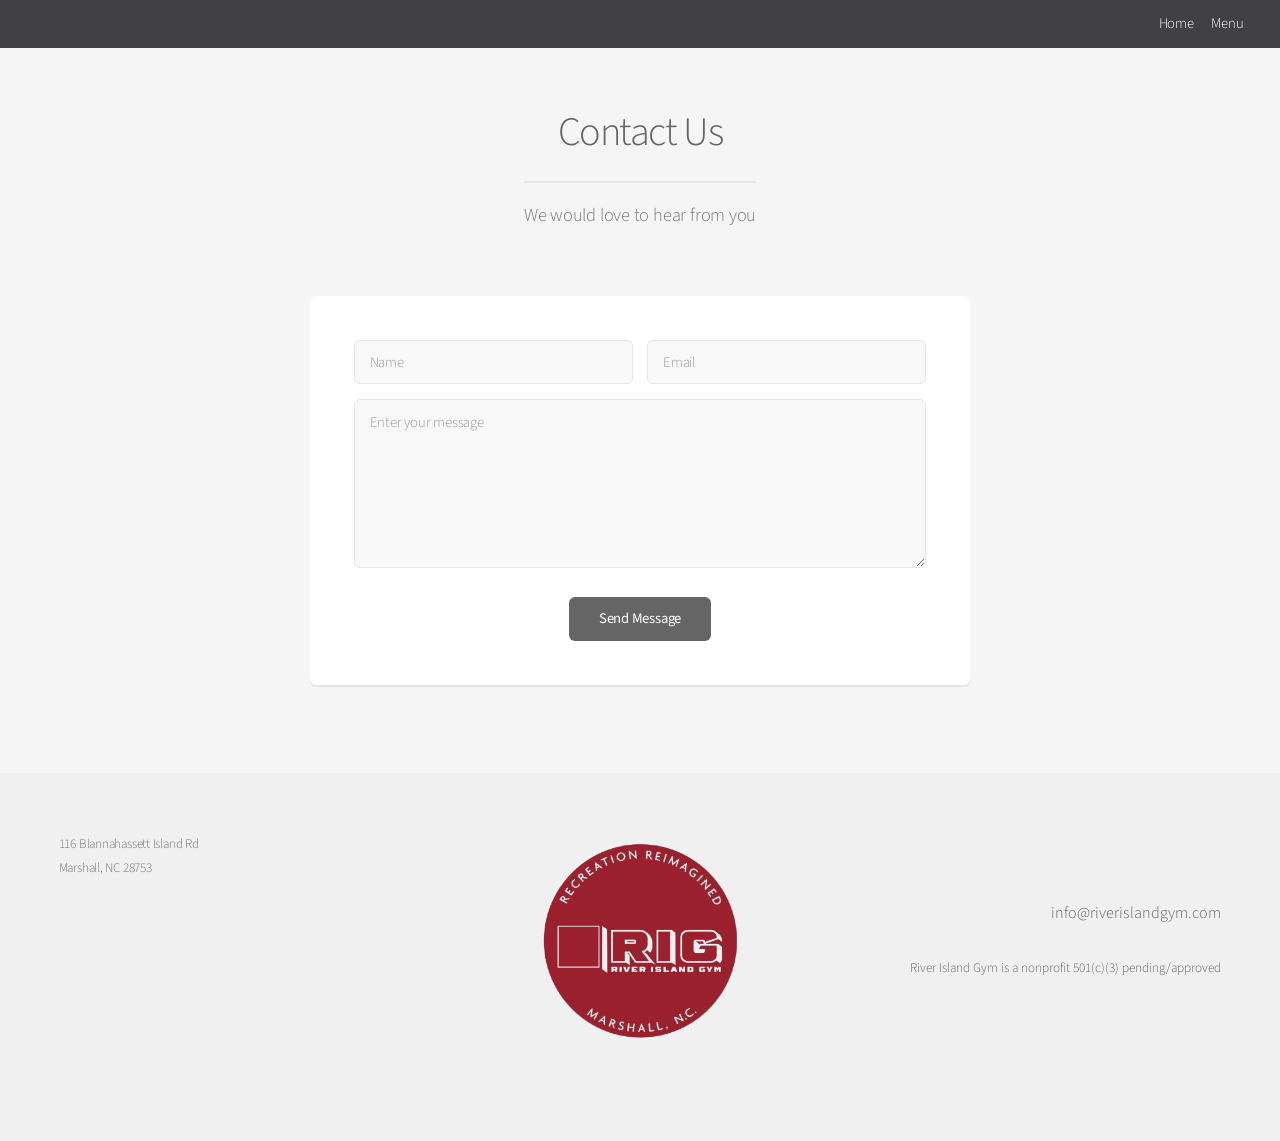
==== contact.html @ af603ae3 "delete redudant files, favicon added" ====
<!DOCTYPE HTML>
<!--
	River Island Gym 
	Contact Page
-->
<html lang="en">
	<head>
		<title>Contact Us | River Island Gym - Marshall, NC</title>
		<meta charset="utf-8" />
		<meta name="viewport" content="width=device-width, initial-scale=1, user-scalable=no" />
		<meta name="description" content="Get in touch with River Island Gym. We would love to hear from you about our community-building project in Madison County." />
		<meta property="og:title" content="Contact Us | River Island Gym - Marshall, NC" />
		<meta property="og:description" content="Get in touch with River Island Gym. We would love to hear from you about our community-building project in Madison County." />
		<meta property="og:url" content="https://www.riverislandgym.com/contact.html" />
		<meta property="og:type" content="website" />
		<link rel="icon" href="images/favicon.png" type="image/png" />
		<link rel="stylesheet" href="assets/css/main.css" />
	</head>
	<body class="is-preload">
		<div id="page-wrapper">

			<!-- Header -->
				<header id="header">
					<nav id="nav">
						<ul>
							<li><a href="index.html">Home</a></li>
							<li>
								<a href="#" class="icon solid fa-angle-down">Menu</a>
								<ul>
									<li><a href="spaces.html">Property Features</a></li>
									<li><a href="site.html">Project Site</a></li>
									<li><a href="contact.html">Contact</a></li>
								</ul>
							</li>
						</ul>
					</nav>
				</header>

			<!-- Main -->
				<section id="main" class="container medium">
					<header>
						<h2>Contact Us</h2>
						<p>We would love to hear from you</p>
					</header>
					<div class="box">
						<form id="contact-form" method="POST" action="https://api.web3forms.com/submit">
							<input type="hidden" name="access_key" value="f17f6971-15b7-4fb8-a577-146b6deb03ed">

							<!-- Honeypot Spam Protection -->
							<input type="checkbox" name="botcheck" class="hidden" style="display: none;">

							<div class="row gtr-50 gtr-uniform">
								<div class="col-6 col-12-mobilep">
									<input type="text" name="name" id="name" value="" placeholder="Name" required />
								</div>
								<div class="col-6 col-12-mobilep">
									<input type="email" name="email" id="email" value="" placeholder="Email" required />
								</div>
								<div class="col-12">
									<textarea name="message" id="message" placeholder="Enter your message" rows="6" required></textarea>
								</div>
								<div class="col-12">
									<!-- hCaptcha Spam Protection -->
									<div class="h-captcha" data-captcha="true"></div>
								</div>
								<div class="col-12">
									<ul class="actions special">
										<li><input type="submit" value="Send Message" /></li>
									</ul>
								</div>
							</div>
						</form>
					</div>
				</section>

			<!-- Footer -->
				<footer id="footer">
					<div class="footer-location">
						<p>116 Blannahassett Island Rd<br>Marshall, NC 28753</p>
						<iframe src="https://maps.google.com/maps?q=116%20Blannahassett%20Island%20Rd,%20Marshall,%20NC%2028753&t=&z=13&ie=UTF8&iwloc=&output=embed" width="100%" height="150" style="border:0; border-radius: 6px; margin-top: 1em;" allowfullscreen="" loading="lazy"></iframe>
					</div>
					<div class="footer-logo">
						<img src="images/rig_red_circle.png" alt="River Island Gym Logo" />
					</div>
					<div class="footer-contact">
						<!--
						<ul class="icons">
							<li><a href="#" class="icon brands fa-twitter"><span class="label">Twitter</span></a></li>
							<li><a href="#" class="icon brands fa-facebook-f"><span class="label">Facebook</span></a></li>
							<li><a href="#" class="icon brands fa-instagram"><span class="label">Instagram</span></a></li>
						</ul>
						-->
						<h4><a href="mailto:info@riverislandgym.com">info@riverislandgym.com</a></h4>
						</br><h5>River Island Gym is a nonprofit 501(c)(3) pending/approved</h5>
					</div>
	
				</footer>
		</div>

		<!-- Scripts -->
			<script src="assets/js/jquery.min.js"></script>
			<script src="assets/js/jquery.dropotron.min.js"></script>
			<script src="assets/js/jquery.scrollex.min.js"></script>
			<script src="assets/js/browser.min.js"></script>
			<script src="assets/js/breakpoints.min.js"></script>
			<script src="assets/js/util.js"></script>
			<script src="assets/js/main.js"></script>
			<script src="https://web3forms.com/client/script.js" async defer></script>

			<!-- Client-side hCaptcha Validation -->
			<script>
				const form = document.getElementById('contact-form');
				form.addEventListener('submit', function(e) {
					const hCaptcha = form.querySelector('textarea[name=h-captcha-response]');
					if (!hCaptcha || !hCaptcha.value) {
						e.preventDefault();
						alert("Please check the 'I am human' captcha box before sending.");
					}
				});
			</script>

	</body>
</html>
---- assets/css/main.css ----
@import url("fontawesome-all.min.css");
@import url("https://fonts.googleapis.com/css?family=Source+Sans+Pro:300,400,300italic,400italic");

/*
	Alpha by HTML5 UP
	html5up.net | @ajlkn
	Free for personal and commercial use under the CCA 3.0 license (html5up.net/license)
*/

/* Reset */

/* Based on meyerweb.com/eric/tools/css/reset (v2.0 | 20110126 | License: public domain) */

	html, body, div, span, applet, object,
	iframe, h1, h2, h3, h4, h5, h6, p, blockquote,
	pre, a, abbr, acronym, address, big, cite,
	code, del, dfn, em, img, ins, kbd, q, s, samp,
	small, strike, strong, sub, sup, tt, var, b,
	u, i, center, dl, dt, dd, ol, ul, li, fieldset,
	form, label, legend, table, caption, tbody,
	tfoot, thead, tr, th, td, article, aside,
	canvas, details, embed, figure, figcaption,
	footer, header, hgroup, menu, nav, output, ruby,
	section, summary, time, mark, audio, video {
		margin: 0;
		padding: 0;
		border: 0;
		font-size: 100%;
		font: inherit;
		vertical-align: baseline;
	}

	article, aside, details, figcaption, figure,
	footer, header, hgroup, menu, nav, section {
		display: block;
	}

	body {
		line-height: 1;
	}

	ol, ul {
		list-style: none;
	}

	blockquote, q {
		quotes: none;
	}

		blockquote:before, blockquote:after, q:before, q:after {
			content: '';
			content: none;
		}

	table {
		border-collapse: collapse;
		border-spacing: 0;
	}

	body {
		-webkit-text-size-adjust: none;
	}

	mark {
		background-color: transparent;
		color: inherit;
	}

	input::-moz-focus-inner {
		border: 0;
		padding: 0;
	}

	input, select, textarea {
		-moz-appearance: none;
		-webkit-appearance: none;
		-ms-appearance: none;
		appearance: none;
	}

/* Basic */

	@-ms-viewport {
		width: device-width;
	}

	body {
		-ms-overflow-style: scrollbar;
	}

	@media screen and (max-width: 480px) {

		html, body {
			min-width: 320px;
		}

	}

	html {
		box-sizing: border-box;
	}

	*, *:before, *:after {
		box-sizing: inherit;
	}

	body {
		background: #f5f5f5;
	}

	body, input, select, textarea {
		color: #777;
		font-family: "Source Sans Pro", sans-serif;
		font-size: 16pt;
		font-weight: 300;
		line-height: 1.65em;
		letter-spacing: -0.015em;
	}

	a {
		-moz-transition: color 0.2s ease-in-out, border-bottom-color 0.2s ease-in-out;
		-webkit-transition: color 0.2s ease-in-out, border-bottom-color 0.2s ease-in-out;
		-ms-transition: color 0.2s ease-in-out, border-bottom-color 0.2s ease-in-out;
		transition: color 0.2s ease-in-out, border-bottom-color 0.2s ease-in-out;
		border-bottom: dotted 1px;
		color: #e89980;
		text-decoration: none;
	}

		a:hover {
			border-bottom-color: transparent;
		}

	strong, b {
		color: #646464;
		font-weight: 400;
	}

	em, i {
		font-style: italic;
	}

	p {
		margin: 0 0 2em 0;
	}

	h1, h2, h3, h4, h5, h6 {
		color: #646464;
		font-weight: 300;
		line-height: 1em;
		margin: 0 0 0.5em 0;
	}

		h1 a, h2 a, h3 a, h4 a, h5 a, h6 a {
			color: inherit;
			text-decoration: none;
		}

	h1, h2 {
		font-size: 2.25em;
		line-height: 1.5em;
		letter-spacing: -0.035em;
	}

	h3 {
		font-size: 1.75em;
		line-height: 1.5em;
		letter-spacing: -0.025em;
	}

	h4 {
		font-size: 1.1em;
		line-height: 1.5em;
		letter-spacing: 0;
	}

	h5 {
		font-size: 0.9em;
		line-height: 1.5em;
		letter-spacing: 0;
	}

	h6 {
		font-size: 0.7em;
		line-height: 1.5em;
		letter-spacing: 0;
	}

	sub {
		font-size: 0.8em;
		position: relative;
		top: 0.5em;
	}

	sup {
		font-size: 0.8em;
		position: relative;
		top: -0.5em;
	}

	hr {
		border: 0;
		border-bottom: solid 2px #e5e5e5;
		margin: 2em 0;
	}

		hr.major {
			margin: 3em 0;
		}

	blockquote {
		border-left: solid 4px #e5e5e5;
		font-style: italic;
		margin: 0 0 2em 0;
		padding: 0.5em 0 0.5em 2em;
	}

	pre {
		-webkit-overflow-scrolling: touch;
		background: #f8f8f8;
		border-radius: 6px;
		border: solid 1px #e5e5e5;
		font-family: monospace;
		font-size: 0.9em;
		line-height: 1.75em;
		margin: 0 0 2em 0;
		overflow-x: auto;
		padding: 1em 1.5em;
	}

	code {
		background: #f8f8f8;
		border-radius: 6px;
		border: solid 1px #e5e5e5;
		font-family: monospace;
		font-size: 0.9em;
		margin: 0 0.25em;
		padding: 0.25em 0.65em;
	}

	.align-left {
		text-align: left;
	}

	.align-center {
		text-align: center;
	}

	.align-right {
		text-align: right;
	}

/* Row */

	.row {
		display: flex;
		flex-wrap: wrap;
		box-sizing: border-box;
		align-items: stretch;
	}

		.row > * {
			box-sizing: border-box;
		}

		.row.gtr-uniform > * > :last-child {
			margin-bottom: 0;
		}

		.row.aln-left {
			justify-content: flex-start;
		}

		.row.aln-center {
			justify-content: center;
		}

		.row.aln-right {
			justify-content: flex-end;
		}

		.row.aln-top {
			align-items: flex-start;
		}

		.row.aln-middle {
			align-items: center;
		}

		.row.aln-bottom {
			align-items: flex-end;
		}

		.row > .imp {
			order: -1;
		}

		.row > .col-1 {
			width: 8.33333%;
		}

		.row > .off-1 {
			margin-left: 8.33333%;
		}

		.row > .col-2 {
			width: 16.66667%;
		}

		.row > .off-2 {
			margin-left: 16.66667%;
		}

		.row > .col-3 {
			width: 25%;
		}

		.row > .off-3 {
			margin-left: 25%;
		}

		.row > .col-4 {
			width: 33.33333%;
		}

		.row > .off-4 {
			margin-left: 33.33333%;
		}

		.row > .col-5 {
			width: 41.66667%;
		}

		.row > .off-5 {
			margin-left: 41.66667%;
		}

		.row > .col-6 {
			width: 50%;
		}

		.row > .off-6 {
			margin-left: 50%;
		}

		.row > .col-7 {
			width: 58.33333%;
		}

		.row > .off-7 {
			margin-left: 58.33333%;
		}

		.row > .col-8 {
			width: 66.66667%;
		}

		.row > .off-8 {
			margin-left: 66.66667%;
		}

		.row > .col-9 {
			width: 75%;
		}

		.row > .off-9 {
			margin-left: 75%;
		}

		.row > .col-10 {
			width: 83.33333%;
		}

		.row > .off-10 {
			margin-left: 83.33333%;
		}

		.row > .col-11 {
			width: 91.66667%;
		}

		.row > .off-11 {
			margin-left: 91.66667%;
		}

		.row > .col-12 {
			width: 100%;
		}

		.row > .off-12 {
			margin-left: 100%;
		}

		.row.gtr-0 {
			margin-top: 0;
			margin-left: 0em;
		}

			.row.gtr-0 > * {
				padding: 0 0 0 0em;
			}

			.row.gtr-0.gtr-uniform {
				margin-top: 0em;
			}

				.row.gtr-0.gtr-uniform > * {
					padding-top: 0em;
				}

		.row.gtr-25 {
			margin-top: 0;
			margin-left: -0.5em;
		}

			.row.gtr-25 > * {
				padding: 0 0 0 0.5em;
			}

			.row.gtr-25.gtr-uniform {
				margin-top: -0.5em;
			}

				.row.gtr-25.gtr-uniform > * {
					padding-top: 0.5em;
				}

		.row.gtr-50 {
			margin-top: 0;
			margin-left: -1em;
		}

			.row.gtr-50 > * {
				padding: 0 0 0 1em;
			}

			.row.gtr-50.gtr-uniform {
				margin-top: -1em;
			}

				.row.gtr-50.gtr-uniform > * {
					padding-top: 1em;
				}

		.row {
			margin-top: 0;
			margin-left: -2em;
		}

			.row > * {
				padding: 0 0 0 2em;
			}

			.row.gtr-uniform {
				margin-top: -2em;
			}

				.row.gtr-uniform > * {
					padding-top: 2em;
				}

		.row.gtr-150 {
			margin-top: 0;
			margin-left: -3em;
		}

			.row.gtr-150 > * {
				padding: 0 0 0 3em;
			}

			.row.gtr-150.gtr-uniform {
				margin-top: -3em;
			}

				.row.gtr-150.gtr-uniform > * {
					padding-top: 3em;
				}

		.row.gtr-200 {
			margin-top: 0;
			margin-left: -4em;
		}

			.row.gtr-200 > * {
				padding: 0 0 0 4em;
			}

			.row.gtr-200.gtr-uniform {
				margin-top: -4em;
			}

				.row.gtr-200.gtr-uniform > * {
					padding-top: 4em;
				}

		@media screen and (max-width: 1680px) {

			.row {
				display: flex;
				flex-wrap: wrap;
				box-sizing: border-box;
				align-items: stretch;
			}

				.row > * {
					box-sizing: border-box;
				}

				.row.gtr-uniform > * > :last-child {
					margin-bottom: 0;
				}

				.row.aln-left {
					justify-content: flex-start;
				}

				.row.aln-center {
					justify-content: center;
				}

				.row.aln-right {
					justify-content: flex-end;
				}

				.row.aln-top {
					align-items: flex-start;
				}

				.row.aln-middle {
					align-items: center;
				}

				.row.aln-bottom {
					align-items: flex-end;
				}

				.row > .imp-wide {
					order: -1;
				}

				.row > .col-1-wide {
					width: 8.33333%;
				}

				.row > .off-1-wide {
					margin-left: 8.33333%;
				}

				.row > .col-2-wide {
					width: 16.66667%;
				}

				.row > .off-2-wide {
					margin-left: 16.66667%;
				}

				.row > .col-3-wide {
					width: 25%;
				}

				.row > .off-3-wide {
					margin-left: 25%;
				}

				.row > .col-4-wide {
					width: 33.33333%;
				}

				.row > .off-4-wide {
					margin-left: 33.33333%;
				}

				.row > .col-5-wide {
					width: 41.66667%;
				}

				.row > .off-5-wide {
					margin-left: 41.66667%;
				}

				.row > .col-6-wide {
					width: 50%;
				}

				.row > .off-6-wide {
					margin-left: 50%;
				}

				.row > .col-7-wide {
					width: 58.33333%;
				}

				.row > .off-7-wide {
					margin-left: 58.33333%;
				}

				.row > .col-8-wide {
					width: 66.66667%;
				}

				.row > .off-8-wide {
					margin-left: 66.66667%;
				}

				.row > .col-9-wide {
					width: 75%;
				}

				.row > .off-9-wide {
					margin-left: 75%;
				}

				.row > .col-10-wide {
					width: 83.33333%;
				}

				.row > .off-10-wide {
					margin-left: 83.33333%;
				}

				.row > .col-11-wide {
					width: 91.66667%;
				}

				.row > .off-11-wide {
					margin-left: 91.66667%;
				}

				.row > .col-12-wide {
					width: 100%;
				}

				.row > .off-12-wide {
					margin-left: 100%;
				}

				.row.gtr-0 {
					margin-top: 0;
					margin-left: 0em;
				}

					.row.gtr-0 > * {
						padding: 0 0 0 0em;
					}

					.row.gtr-0.gtr-uniform {
						margin-top: 0em;
					}

						.row.gtr-0.gtr-uniform > * {
							padding-top: 0em;
						}

				.row.gtr-25 {
					margin-top: 0;
					margin-left: -0.5em;
				}

					.row.gtr-25 > * {
						padding: 0 0 0 0.5em;
					}

					.row.gtr-25.gtr-uniform {
						margin-top: -0.5em;
					}

						.row.gtr-25.gtr-uniform > * {
							padding-top: 0.5em;
						}

				.row.gtr-50 {
					margin-top: 0;
					margin-left: -1em;
				}

					.row.gtr-50 > * {
						padding: 0 0 0 1em;
					}

					.row.gtr-50.gtr-uniform {
						margin-top: -1em;
					}

						.row.gtr-50.gtr-uniform > * {
							padding-top: 1em;
						}

				.row {
					margin-top: 0;
					margin-left: -2em;
				}

					.row > * {
						padding: 0 0 0 2em;
					}

					.row.gtr-uniform {
						margin-top: -2em;
					}

						.row.gtr-uniform > * {
							padding-top: 2em;
						}

				.row.gtr-150 {
					margin-top: 0;
					margin-left: -3em;
				}

					.row.gtr-150 > * {
						padding: 0 0 0 3em;
					}

					.row.gtr-150.gtr-uniform {
						margin-top: -3em;
					}

						.row.gtr-150.gtr-uniform > * {
							padding-top: 3em;
						}

				.row.gtr-200 {
					margin-top: 0;
					margin-left: -4em;
				}

					.row.gtr-200 > * {
						padding: 0 0 0 4em;
					}

					.row.gtr-200.gtr-uniform {
						margin-top: -4em;
					}

						.row.gtr-200.gtr-uniform > * {
							padding-top: 4em;
						}

		}

		@media screen and (max-width: 1280px) {

			.row {
				display: flex;
				flex-wrap: wrap;
				box-sizing: border-box;
				align-items: stretch;
			}

				.row > * {
					box-sizing: border-box;
				}

				.row.gtr-uniform > * > :last-child {
					margin-bottom: 0;
				}

				.row.aln-left {
					justify-content: flex-start;
				}

				.row.aln-center {
					justify-content: center;
				}

				.row.aln-right {
					justify-content: flex-end;
				}

				.row.aln-top {
					align-items: flex-start;
				}

				.row.aln-middle {
					align-items: center;
				}

				.row.aln-bottom {
					align-items: flex-end;
				}

				.row > .imp-normal {
					order: -1;
				}

				.row > .col-1-normal {
					width: 8.33333%;
				}

				.row > .off-1-normal {
					margin-left: 8.33333%;
				}

				.row > .col-2-normal {
					width: 16.66667%;
				}

				.row > .off-2-normal {
					margin-left: 16.66667%;
				}

				.row > .col-3-normal {
					width: 25%;
				}

				.row > .off-3-normal {
					margin-left: 25%;
				}

				.row > .col-4-normal {
					width: 33.33333%;
				}

				.row > .off-4-normal {
					margin-left: 33.33333%;
				}

				.row > .col-5-normal {
					width: 41.66667%;
				}

				.row > .off-5-normal {
					margin-left: 41.66667%;
				}

				.row > .col-6-normal {
					width: 50%;
				}

				.row > .off-6-normal {
					margin-left: 50%;
				}

				.row > .col-7-normal {
					width: 58.33333%;
				}

				.row > .off-7-normal {
					margin-left: 58.33333%;
				}

				.row > .col-8-normal {
					width: 66.66667%;
				}

				.row > .off-8-normal {
					margin-left: 66.66667%;
				}

				.row > .col-9-normal {
					width: 75%;
				}

				.row > .off-9-normal {
					margin-left: 75%;
				}

				.row > .col-10-normal {
					width: 83.33333%;
				}

				.row > .off-10-normal {
					margin-left: 83.33333%;
				}

				.row > .col-11-normal {
					width: 91.66667%;
				}

				.row > .off-11-normal {
					margin-left: 91.66667%;
				}

				.row > .col-12-normal {
					width: 100%;
				}

				.row > .off-12-normal {
					margin-left: 100%;
				}

				.row.gtr-0 {
					margin-top: 0;
					margin-left: 0em;
				}

					.row.gtr-0 > * {
						padding: 0 0 0 0em;
					}

					.row.gtr-0.gtr-uniform {
						margin-top: 0em;
					}

						.row.gtr-0.gtr-uniform > * {
							padding-top: 0em;
						}

				.row.gtr-25 {
					margin-top: 0;
					margin-left: -0.5em;
				}

					.row.gtr-25 > * {
						padding: 0 0 0 0.5em;
					}

					.row.gtr-25.gtr-uniform {
						margin-top: -0.5em;
					}

						.row.gtr-25.gtr-uniform > * {
							padding-top: 0.5em;
						}

				.row.gtr-50 {
					margin-top: 0;
					margin-left: -1em;
				}

					.row.gtr-50 > * {
						padding: 0 0 0 1em;
					}

					.row.gtr-50.gtr-uniform {
						margin-top: -1em;
					}

						.row.gtr-50.gtr-uniform > * {
							padding-top: 1em;
						}

				.row {
					margin-top: 0;
					margin-left: -2em;
				}

					.row > * {
						padding: 0 0 0 2em;
					}

					.row.gtr-uniform {
						margin-top: -2em;
					}

						.row.gtr-uniform > * {
							padding-top: 2em;
						}

				.row.gtr-150 {
					margin-top: 0;
					margin-left: -3em;
				}

					.row.gtr-150 > * {
						padding: 0 0 0 3em;
					}

					.row.gtr-150.gtr-uniform {
						margin-top: -3em;
					}

						.row.gtr-150.gtr-uniform > * {
							padding-top: 3em;
						}

				.row.gtr-200 {
					margin-top: 0;
					margin-left: -4em;
				}

					.row.gtr-200 > * {
						padding: 0 0 0 4em;
					}

					.row.gtr-200.gtr-uniform {
						margin-top: -4em;
					}

						.row.gtr-200.gtr-uniform > * {
							padding-top: 4em;
						}

		}

		@media screen and (max-width: 980px) {

			.row {
				display: flex;
				flex-wrap: wrap;
				box-sizing: border-box;
				align-items: stretch;
			}

				.row > * {
					box-sizing: border-box;
				}

				.row.gtr-uniform > * > :last-child {
					margin-bottom: 0;
				}

				.row.aln-left {
					justify-content: flex-start;
				}

				.row.aln-center {
					justify-content: center;
				}

				.row.aln-right {
					justify-content: flex-end;
				}

				.row.aln-top {
					align-items: flex-start;
				}

				.row.aln-middle {
					align-items: center;
				}

				.row.aln-bottom {
					align-items: flex-end;
				}

				.row > .imp-narrow {
					order: -1;
				}

				.row > .col-1-narrow {
					width: 8.33333%;
				}

				.row > .off-1-narrow {
					margin-left: 8.33333%;
				}

				.row > .col-2-narrow {
					width: 16.66667%;
				}

				.row > .off-2-narrow {
					margin-left: 16.66667%;
				}

				.row > .col-3-narrow {
					width: 25%;
				}

				.row > .off-3-narrow {
					margin-left: 25%;
				}

				.row > .col-4-narrow {
					width: 33.33333%;
				}

				.row > .off-4-narrow {
					margin-left: 33.33333%;
				}

				.row > .col-5-narrow {
					width: 41.66667%;
				}

				.row > .off-5-narrow {
					margin-left: 41.66667%;
				}

				.row > .col-6-narrow {
					width: 50%;
				}

				.row > .off-6-narrow {
					margin-left: 50%;
				}

				.row > .col-7-narrow {
					width: 58.33333%;
				}

				.row > .off-7-narrow {
					margin-left: 58.33333%;
				}

				.row > .col-8-narrow {
					width: 66.66667%;
				}

				.row > .off-8-narrow {
					margin-left: 66.66667%;
				}

				.row > .col-9-narrow {
					width: 75%;
				}

				.row > .off-9-narrow {
					margin-left: 75%;
				}

				.row > .col-10-narrow {
					width: 83.33333%;
				}

				.row > .off-10-narrow {
					margin-left: 83.33333%;
				}

				.row > .col-11-narrow {
					width: 91.66667%;
				}

				.row > .off-11-narrow {
					margin-left: 91.66667%;
				}

				.row > .col-12-narrow {
					width: 100%;
				}

				.row > .off-12-narrow {
					margin-left: 100%;
				}

				.row.gtr-0 {
					margin-top: 0;
					margin-left: 0em;
				}

					.row.gtr-0 > * {
						padding: 0 0 0 0em;
					}

					.row.gtr-0.gtr-uniform {
						margin-top: 0em;
					}

						.row.gtr-0.gtr-uniform > * {
							padding-top: 0em;
						}

				.row.gtr-25 {
					margin-top: 0;
					margin-left: -0.5em;
				}

					.row.gtr-25 > * {
						padding: 0 0 0 0.5em;
					}

					.row.gtr-25.gtr-uniform {
						margin-top: -0.5em;
					}

						.row.gtr-25.gtr-uniform > * {
							padding-top: 0.5em;
						}

				.row.gtr-50 {
					margin-top: 0;
					margin-left: -1em;
				}

					.row.gtr-50 > * {
						padding: 0 0 0 1em;
					}

					.row.gtr-50.gtr-uniform {
						margin-top: -1em;
					}

						.row.gtr-50.gtr-uniform > * {
							padding-top: 1em;
						}

				.row {
					margin-top: 0;
					margin-left: -2em;
				}

					.row > * {
						padding: 0 0 0 2em;
					}

					.row.gtr-uniform {
						margin-top: -2em;
					}

						.row.gtr-uniform > * {
							padding-top: 2em;
						}

				.row.gtr-150 {
					margin-top: 0;
					margin-left: -3em;
				}

					.row.gtr-150 > * {
						padding: 0 0 0 3em;
					}

					.row.gtr-150.gtr-uniform {
						margin-top: -3em;
					}

						.row.gtr-150.gtr-uniform > * {
							padding-top: 3em;
						}

				.row.gtr-200 {
					margin-top: 0;
					margin-left: -4em;
				}

					.row.gtr-200 > * {
						padding: 0 0 0 4em;
					}

					.row.gtr-200.gtr-uniform {
						margin-top: -4em;
					}

						.row.gtr-200.gtr-uniform > * {
							padding-top: 4em;
						}

		}

		@media screen and (max-width: 840px) {

			.row {
				display: flex;
				flex-wrap: wrap;
				box-sizing: border-box;
				align-items: stretch;
			}

				.row > * {
					box-sizing: border-box;
				}

				.row.gtr-uniform > * > :last-child {
					margin-bottom: 0;
				}

				.row.aln-left {
					justify-content: flex-start;
				}

				.row.aln-center {
					justify-content: center;
				}

				.row.aln-right {
					justify-content: flex-end;
				}

				.row.aln-top {
					align-items: flex-start;
				}

				.row.aln-middle {
					align-items: center;
				}

				.row.aln-bottom {
					align-items: flex-end;
				}

				.row > .imp-narrower {
					order: -1;
				}

				.row > .col-1-narrower {
					width: 8.33333%;
				}

				.row > .off-1-narrower {
					margin-left: 8.33333%;
				}

				.row > .col-2-narrower {
					width: 16.66667%;
				}

				.row > .off-2-narrower {
					margin-left: 16.66667%;
				}

				.row > .col-3-narrower {
					width: 25%;
				}

				.row > .off-3-narrower {
					margin-left: 25%;
				}

				.row > .col-4-narrower {
					width: 33.33333%;
				}

				.row > .off-4-narrower {
					margin-left: 33.33333%;
				}

				.row > .col-5-narrower {
					width: 41.66667%;
				}

				.row > .off-5-narrower {
					margin-left: 41.66667%;
				}

				.row > .col-6-narrower {
					width: 50%;
				}

				.row > .off-6-narrower {
					margin-left: 50%;
				}

				.row > .col-7-narrower {
					width: 58.33333%;
				}

				.row > .off-7-narrower {
					margin-left: 58.33333%;
				}

				.row > .col-8-narrower {
					width: 66.66667%;
				}

				.row > .off-8-narrower {
					margin-left: 66.66667%;
				}

				.row > .col-9-narrower {
					width: 75%;
				}

				.row > .off-9-narrower {
					margin-left: 75%;
				}

				.row > .col-10-narrower {
					width: 83.33333%;
				}

				.row > .off-10-narrower {
					margin-left: 83.33333%;
				}

				.row > .col-11-narrower {
					width: 91.66667%;
				}

				.row > .off-11-narrower {
					margin-left: 91.66667%;
				}

				.row > .col-12-narrower {
					width: 100%;
				}

				.row > .off-12-narrower {
					margin-left: 100%;
				}

				.row.gtr-0 {
					margin-top: 0;
					margin-left: 0em;
				}

					.row.gtr-0 > * {
						padding: 0 0 0 0em;
					}

					.row.gtr-0.gtr-uniform {
						margin-top: 0em;
					}

						.row.gtr-0.gtr-uniform > * {
							padding-top: 0em;
						}

				.row.gtr-25 {
					margin-top: 0;
					margin-left: -0.5em;
				}

					.row.gtr-25 > * {
						padding: 0 0 0 0.5em;
					}

					.row.gtr-25.gtr-uniform {
						margin-top: -0.5em;
					}

						.row.gtr-25.gtr-uniform > * {
							padding-top: 0.5em;
						}

				.row.gtr-50 {
					margin-top: 0;
					margin-left: -1em;
				}

					.row.gtr-50 > * {
						padding: 0 0 0 1em;
					}

					.row.gtr-50.gtr-uniform {
						margin-top: -1em;
					}

						.row.gtr-50.gtr-uniform > * {
							padding-top: 1em;
						}

				.row {
					margin-top: 0;
					margin-left: -2em;
				}

					.row > * {
						padding: 0 0 0 2em;
					}

					.row.gtr-uniform {
						margin-top: -2em;
					}

						.row.gtr-uniform > * {
							padding-top: 2em;
						}

				.row.gtr-150 {
					margin-top: 0;
					margin-left: -3em;
				}

					.row.gtr-150 > * {
						padding: 0 0 0 3em;
					}

					.row.gtr-150.gtr-uniform {
						margin-top: -3em;
					}

						.row.gtr-150.gtr-uniform > * {
							padding-top: 3em;
						}

				.row.gtr-200 {
					margin-top: 0;
					margin-left: -4em;
				}

					.row.gtr-200 > * {
						padding: 0 0 0 4em;
					}

					.row.gtr-200.gtr-uniform {
						margin-top: -4em;
					}

						.row.gtr-200.gtr-uniform > * {
							padding-top: 4em;
						}

		}

		@media screen and (max-width: 736px) {

			.row {
				display: flex;
				flex-wrap: wrap;
				box-sizing: border-box;
				align-items: stretch;
			}

				.row > * {
					box-sizing: border-box;
				}

				.row.gtr-uniform > * > :last-child {
					margin-bottom: 0;
				}

				.row.aln-left {
					justify-content: flex-start;
				}

				.row.aln-center {
					justify-content: center;
				}

				.row.aln-right {
					justify-content: flex-end;
				}

				.row.aln-top {
					align-items: flex-start;
				}

				.row.aln-middle {
					align-items: center;
				}

				.row.aln-bottom {
					align-items: flex-end;
				}

				.row > .imp-mobile {
					order: -1;
				}

				.row > .col-1-mobile {
					width: 8.33333%;
				}

				.row > .off-1-mobile {
					margin-left: 8.33333%;
				}

				.row > .col-2-mobile {
					width: 16.66667%;
				}

				.row > .off-2-mobile {
					margin-left: 16.66667%;
				}

				.row > .col-3-mobile {
					width: 25%;
				}

				.row > .off-3-mobile {
					margin-left: 25%;
				}

				.row > .col-4-mobile {
					width: 33.33333%;
				}

				.row > .off-4-mobile {
					margin-left: 33.33333%;
				}

				.row > .col-5-mobile {
					width: 41.66667%;
				}

				.row > .off-5-mobile {
					margin-left: 41.66667%;
				}

				.row > .col-6-mobile {
					width: 50%;
				}

				.row > .off-6-mobile {
					margin-left: 50%;
				}

				.row > .col-7-mobile {
					width: 58.33333%;
				}

				.row > .off-7-mobile {
					margin-left: 58.33333%;
				}

				.row > .col-8-mobile {
					width: 66.66667%;
				}

				.row > .off-8-mobile {
					margin-left: 66.66667%;
				}

				.row > .col-9-mobile {
					width: 75%;
				}

				.row > .off-9-mobile {
					margin-left: 75%;
				}

				.row > .col-10-mobile {
					width: 83.33333%;
				}

				.row > .off-10-mobile {
					margin-left: 83.33333%;
				}

				.row > .col-11-mobile {
					width: 91.66667%;
				}

				.row > .off-11-mobile {
					margin-left: 91.66667%;
				}

				.row > .col-12-mobile {
					width: 100%;
				}

				.row > .off-12-mobile {
					margin-left: 100%;
				}

				.row.gtr-0 {
					margin-top: 0;
					margin-left: 0em;
				}

					.row.gtr-0 > * {
						padding: 0 0 0 0em;
					}

					.row.gtr-0.gtr-uniform {
						margin-top: 0em;
					}

						.row.gtr-0.gtr-uniform > * {
							padding-top: 0em;
						}

				.row.gtr-25 {
					margin-top: 0;
					margin-left: -0.5em;
				}

					.row.gtr-25 > * {
						padding: 0 0 0 0.5em;
					}

					.row.gtr-25.gtr-uniform {
						margin-top: -0.5em;
					}

						.row.gtr-25.gtr-uniform > * {
							padding-top: 0.5em;
						}

				.row.gtr-50 {
					margin-top: 0;
					margin-left: -1em;
				}

					.row.gtr-50 > * {
						padding: 0 0 0 1em;
					}

					.row.gtr-50.gtr-uniform {
						margin-top: -1em;
					}

						.row.gtr-50.gtr-uniform > * {
							padding-top: 1em;
						}

				.row {
					margin-top: 0;
					margin-left: -2em;
				}

					.row > * {
						padding: 0 0 0 2em;
					}

					.row.gtr-uniform {
						margin-top: -2em;
					}

						.row.gtr-uniform > * {
							padding-top: 2em;
						}

				.row.gtr-150 {
					margin-top: 0;
					margin-left: -3em;
				}

					.row.gtr-150 > * {
						padding: 0 0 0 3em;
					}

					.row.gtr-150.gtr-uniform {
						margin-top: -3em;
					}

						.row.gtr-150.gtr-uniform > * {
							padding-top: 3em;
						}

				.row.gtr-200 {
					margin-top: 0;
					margin-left: -4em;
				}

					.row.gtr-200 > * {
						padding: 0 0 0 4em;
					}

					.row.gtr-200.gtr-uniform {
						margin-top: -4em;
					}

						.row.gtr-200.gtr-uniform > * {
							padding-top: 4em;
						}

		}

		@media screen and (max-width: 480px) {

			.row {
				display: flex;
				flex-wrap: wrap;
				box-sizing: border-box;
				align-items: stretch;
			}

				.row > * {
					box-sizing: border-box;
				}

				.row.gtr-uniform > * > :last-child {
					margin-bottom: 0;
				}

				.row.aln-left {
					justify-content: flex-start;
				}

				.row.aln-center {
					justify-content: center;
				}

				.row.aln-right {
					justify-content: flex-end;
				}

				.row.aln-top {
					align-items: flex-start;
				}

				.row.aln-middle {
					align-items: center;
				}

				.row.aln-bottom {
					align-items: flex-end;
				}

				.row > .imp-mobilep {
					order: -1;
				}

				.row > .col-1-mobilep {
					width: 8.33333%;
				}

				.row > .off-1-mobilep {
					margin-left: 8.33333%;
				}

				.row > .col-2-mobilep {
					width: 16.66667%;
				}

				.row > .off-2-mobilep {
					margin-left: 16.66667%;
				}

				.row > .col-3-mobilep {
					width: 25%;
				}

				.row > .off-3-mobilep {
					margin-left: 25%;
				}

				.row > .col-4-mobilep {
					width: 33.33333%;
				}

				.row > .off-4-mobilep {
					margin-left: 33.33333%;
				}

				.row > .col-5-mobilep {
					width: 41.66667%;
				}

				.row > .off-5-mobilep {
					margin-left: 41.66667%;
				}

				.row > .col-6-mobilep {
					width: 50%;
				}

				.row > .off-6-mobilep {
					margin-left: 50%;
				}

				.row > .col-7-mobilep {
					width: 58.33333%;
				}

				.row > .off-7-mobilep {
					margin-left: 58.33333%;
				}

				.row > .col-8-mobilep {
					width: 66.66667%;
				}

				.row > .off-8-mobilep {
					margin-left: 66.66667%;
				}

				.row > .col-9-mobilep {
					width: 75%;
				}

				.row > .off-9-mobilep {
					margin-left: 75%;
				}

				.row > .col-10-mobilep {
					width: 83.33333%;
				}

				.row > .off-10-mobilep {
					margin-left: 83.33333%;
				}

				.row > .col-11-mobilep {
					width: 91.66667%;
				}

				.row > .off-11-mobilep {
					margin-left: 91.66667%;
				}

				.row > .col-12-mobilep {
					width: 100%;
				}

				.row > .off-12-mobilep {
					margin-left: 100%;
				}

				.row.gtr-0 {
					margin-top: 0;
					margin-left: 0em;
				}

					.row.gtr-0 > * {
						padding: 0 0 0 0em;
					}

					.row.gtr-0.gtr-uniform {
						margin-top: 0em;
					}

						.row.gtr-0.gtr-uniform > * {
							padding-top: 0em;
						}

				.row.gtr-25 {
					margin-top: 0;
					margin-left: -0.5em;
				}

					.row.gtr-25 > * {
						padding: 0 0 0 0.5em;
					}

					.row.gtr-25.gtr-uniform {
						margin-top: -0.5em;
					}

						.row.gtr-25.gtr-uniform > * {
							padding-top: 0.5em;
						}

				.row.gtr-50 {
					margin-top: 0;
					margin-left: -1em;
				}

					.row.gtr-50 > * {
						padding: 0 0 0 1em;
					}

					.row.gtr-50.gtr-uniform {
						margin-top: -1em;
					}

						.row.gtr-50.gtr-uniform > * {
							padding-top: 1em;
						}

				.row {
					margin-top: 0;
					margin-left: -2em;
				}

					.row > * {
						padding: 0 0 0 2em;
					}

					.row.gtr-uniform {
						margin-top: -2em;
					}

						.row.gtr-uniform > * {
							padding-top: 2em;
						}

				.row.gtr-150 {
					margin-top: 0;
					margin-left: -3em;
				}

					.row.gtr-150 > * {
						padding: 0 0 0 3em;
					}

					.row.gtr-150.gtr-uniform {
						margin-top: -3em;
					}

						.row.gtr-150.gtr-uniform > * {
							padding-top: 3em;
						}

				.row.gtr-200 {
					margin-top: 0;
					margin-left: -4em;
				}

					.row.gtr-200 > * {
						padding: 0 0 0 4em;
					}

					.row.gtr-200.gtr-uniform {
						margin-top: -4em;
					}

						.row.gtr-200.gtr-uniform > * {
							padding-top: 4em;
						}

		}

/* Container */

	.container {
		margin: 0 auto;
		max-width: calc(100% - 5em);
		width: 60em;
	}

		.container.xsmall {
			width: 15em;
		}

		.container.small {
			width: 30em;
		}

		.container.medium {
			width: 45em;
		}

		.container.large {
			width: 75em;
		}

		.container.xlarge {
			width: 90em;
		}

		.container.max {
			width: 100%;
		}

		@media screen and (max-width: 840px) {

			.container {
				width: 100% !important;
			}

		}

		@media screen and (max-width: 736px) {

			.container {
				max-width: 100%;
			}

		}

/* Section/Article */

	section.special, article.special {
		text-align: center;
	}

	header p {
		color: #999;
		position: relative;
		margin: 0 0 1.5em 0;
		font-style: italic;
	}

	header h1 + p, header h2 + p {
		font-size: 1.25em;
		margin-top: -1em;
		line-height: 1.5em;
	}

	header h3 + p {
		font-size: 1.1em;
		margin-top: -0.85em;
		line-height: 1.5em;
	}

	header h4 + p,
	header h5 + p,
	header h6 + p {
		font-size: 0.8em;
		margin-top: -0.5em;
		line-height: 1.5em;
	}

	header.major {
		text-align: center;
	}

		header.major h1, header.major h2 {
			margin: 0;

		}

		header.major p {
			display: inline-block;
			border-top: solid 2px #e5e5e5;
			color: #777;
			margin: 1.5em 0 0 0;
			padding: 1.5em 0 0 0;
			font-style: normal;
			text-align: left;
		}

/* Form */

	form {
		margin: 0 0 2em 0;
	}

	label {
		color: #646464;
		display: block;
		font-size: 0.9em;
		font-weight: 300;
		margin: 0 0 1em 0;
	}

	input[type="text"],
	input[type="password"],
	input[type="email"],
	select,
	textarea {
		-moz-appearance: none;
		-webkit-appearance: none;
		-ms-appearance: none;
		appearance: none;
		background-color: #f8f8f8;
		border-radius: 6px;
		border: solid 1px #e5e5e5;
		color: inherit;
		display: block;
		outline: 0;
		padding: 0 1em;
		text-decoration: none;
		width: 100%;
	}

		input[type="text"]:invalid,
		input[type="password"]:invalid,
		input[type="email"]:invalid,
		select:invalid,
		textarea:invalid {
			box-shadow: none;
		}

		input[type="text"]:focus,
		input[type="password"]:focus,
		input[type="email"]:focus,
		select:focus,
		textarea:focus {
			border-color: #e89980;
			box-shadow: 0 0 0 2px #e89980;
		}

	select {
		background-image: url("data:image/svg+xml;charset=utf8,%3Csvg xmlns='http://www.w3.org/2000/svg' width='40' height='40' preserveAspectRatio='none' viewBox='0 0 40 40'%3E%3Cpath d='M9.4,12.3l10.4,10.4l10.4-10.4c0.2-0.2,0.5-0.4,0.9-0.4c0.3,0,0.6,0.1,0.9,0.4l3.3,3.3c0.2,0.2,0.4,0.5,0.4,0.9 c0,0.4-0.1,0.6-0.4,0.9L20.7,31.9c-0.2,0.2-0.5,0.4-0.9,0.4c-0.3,0-0.6-0.1-0.9-0.4L4.3,17.3c-0.2-0.2-0.4-0.5-0.4-0.9 c0-0.4,0.1-0.6,0.4-0.9l3.3-3.3c0.2-0.2,0.5-0.4,0.9-0.4S9.1,12.1,9.4,12.3z' fill='%23e5e5e5' /%3E%3C/svg%3E");
		background-size: 1.25em;
		background-repeat: no-repeat;
		background-position: calc(100% - 1em) center;
		height: 3em;
		padding-right: 3em;
		text-overflow: ellipsis;
	}

		select option {
			color: #777;
			background-color: #f5f5f5;
		}

		select:focus::-ms-value {
			background-color: transparent;
		}

		select::-ms-expand {
			display: none;
		}

	input[type="text"],
	input[type="password"],
	input[type="email"],
	select {
		height: 3em;
	}

	textarea {
		padding: 0.75em 1em;
	}

	input[type="checkbox"],
	input[type="radio"] {
		-moz-appearance: none;
		-webkit-appearance: none;
		-ms-appearance: none;
		appearance: none;
		display: block;
		float: left;
		margin-right: -2em;
		opacity: 0;
		width: 1em;
		z-index: -1;
	}

		input[type="checkbox"] + label,
		input[type="radio"] + label {
			text-decoration: none;
			color: #777;
			cursor: pointer;
			display: inline-block;
			font-size: 1em;
			font-weight: 300;
			padding-left: 2.55em;
			padding-right: 0.75em;
			position: relative;
		}

			input[type="checkbox"] + label:before,
			input[type="radio"] + label:before {
				-moz-osx-font-smoothing: grayscale;
				-webkit-font-smoothing: antialiased;
				display: inline-block;
				font-style: normal;
				font-variant: normal;
				text-rendering: auto;
				line-height: 1;
				text-transform: none !important;
				font-family: 'Font Awesome 5 Free';
				font-weight: 900;
			}

			input[type="checkbox"] + label:before,
			input[type="radio"] + label:before {
				background: #f8f8f8;
				border-radius: 6px;
				border: solid 1px #e5e5e5;
				content: '';
				display: inline-block;
				font-size: 0.8em;
				height: 2.25em;
				left: 0;
				line-height: 2.25em;
				position: absolute;
				text-align: center;
				top: 0;
				width: 2.25em;
			}

		input[type="checkbox"]:checked + label:before,
		input[type="radio"]:checked + label:before {
			background: #666;
			border-color: #666;
			color: #ffffff;
			content: '\f00c';
		}

		input[type="checkbox"]:focus + label:before,
		input[type="radio"]:focus + label:before {
			border-color: #e89980;
			box-shadow: 0 0 0 1px #e89980;
		}

	input[type="checkbox"] + label:before {
		border-radius: 6px;
	}

	input[type="radio"] + label:before {
		border-radius: 100%;
	}

	::-webkit-input-placeholder {
		color: #999 !important;
		opacity: 1.0;
	}

	:-moz-placeholder {
		color: #999 !important;
		opacity: 1.0;
	}

	::-moz-placeholder {
		color: #999 !important;
		opacity: 1.0;
	}

	:-ms-input-placeholder {
		color: #999 !important;
		opacity: 1.0;
	}

/* Box */

	.box {
		background: #fff;
		border-radius: 6px;
		box-shadow: 0 2px 0 0 #e5e5e5;
		margin: 0 0 2em 0;
		padding: 3em;
	}

		.box > :last-child {
			margin-bottom: 0;
		}

		.box.alt {
			background: none !important;
			border-radius: 0 !important;
			box-shadow: none !important;
			margin: 0 0 2em 0;
			padding: 0 !important;
		}

		.box.features .features-row {
			border-top: solid 2px #e5e5e5;
			position: relative;
		}

			.box.features .features-row:after {
				clear: both;
				content: '';
				display: block;
			}

			.box.features .features-row section {
				float: left;
				padding: 3em;
				width: 33.3333%;
			}

				.box.features .features-row section :last-child {
					margin-bottom: 0;
				}

				.box.features .features-row section:nth-child(3n) {
					padding-right: 0;
				}

					.box.features .features-row section:nth-child(3n-1):before,
					.box.features .features-row section:nth-child(3n):before {
						background: #e5e5e5;
						content: '';
						display: block;
						height: 100%;
						margin-left: -3em;
						position: absolute;
						top: 0;
						width: 2px;
					}

				.box.features .features-row section:nth-child(3n-2) {
					padding-left: 0;
				}

			.box.features .features-row:first-child {
				border-top: 0;
			}

				.box.features .features-row:first-child section {
					padding-top: 0;
				}

			.box.features .features-row:last-child {
				padding-bottom: 0;
			}

				.box.features .features-row:last-child section {
					padding-bottom: 0;
				}

		.box.special {
			text-align: center;
		}

		.box .image.featured {
			border-radius: 0;
			display: block;
			margin: 3em 0 3em -3em;
			position: relative;
			width: calc(100% + 6em);
		}

			.box .image.featured img {
				border-radius: 0;
				display: block;
				width: 100%;
			}

			.box .image.featured:first-child {
				border-radius: 6px 6px 0 0;
				margin-bottom: 3em;
				margin-top: -3em;
			}

				.box .image.featured:first-child img {
					border-radius: 6px 6px 0 0;
				}

			.box .image.featured:last-child {
				border-radius: 0 0 6px 6px;
				margin-bottom: -3em;
				margin-top: 3em;
			}

				.box .image.featured:last-child img {
					border-radius: 0 0 6px 6px;
				}

/* Icon */

	.icon {
		text-decoration: none;
		border-bottom: none;
		position: relative;
	}

		.icon:before {
			-moz-osx-font-smoothing: grayscale;
			-webkit-font-smoothing: antialiased;
			display: inline-block;
			font-style: normal;
			font-variant: normal;
			text-rendering: auto;
			line-height: 1;
			text-transform: none !important;
			font-family: 'Font Awesome 5 Free';
			font-weight: 400;
		}

		.icon > .label {
			display: none;
		}

		.icon:before {
			line-height: inherit;
		}

		.icon.solid:before {
			font-weight: 900;
		}

		.icon.brands:before {
			font-family: 'Font Awesome 5 Brands';
		}

		.icon.major {
			background: #666;
			border-radius: 100%;
			color: #ffffff;
			cursor: default;
			display: inline-block;
			height: 5.5em;
			line-height: 5.5em;
			margin: 0 0 2em 0;
			width: 5.5em;
		}

			.icon.major:before {
				font-size: 2.5em;
			}

			.icon.major.accent1 {
				background: #666;
				color: #ffffff;
			}

			.icon.major.accent2 {
				background: #99222E;
				color: #ffffff;
			}

			.icon.major.accent3 {
				background: #123D66;
				color: #ffffff;
			}

			.icon.major.accent4 {
				background: #6294CD;
				color: #ffffff;
			}

			.icon.major.accent5 {
				background: #e5cb95;
				color: #ffffff;
			}

/* Image */

	.image {
		border-radius: 6px;
		border: 0;
		display: inline-block;
		position: relative;
	}

		.image img {
			border-radius: 6px;
			display: block;
		}

		.image.left {
			float: left;
			padding: 0 1.5em 1em 0;
			top: 0.25em;
		}

		.image.right {
			float: right;
			padding: 0 0 1em 1.5em;
			top: 0.25em;
		}

		.image.fit {
			display: block;
			margin: 0 0 2em 0;
			width: 100%;
		}

			.image.fit img {
				display: block;
				width: 100%;
			}

/* List */

	ol {
		list-style: decimal;
		margin: 0 0 2em 0;
		padding-left: 1.25em;
	}

		ol li {
			padding-left: 0.25em;
		}

	ul {
		list-style: disc;
		margin: 0 0 2em 0;
		padding-left: 1em;
	}

		ul li {
			padding-left: 0.5em;
		}

		ul.alt {
			list-style: none;
			padding-left: 0;
		}

			ul.alt li {
				border-top: solid 1px #e5e5e5;
				padding: 0.5em 0;
			}

				ul.alt li:first-child {
					border-top: 0;
					padding-top: 0;
				}

		ul.icons {
			cursor: default;
			list-style: none;
			padding-left: 0;
		}

			ul.icons li {
				display: inline-block;
				padding: 0 1.25em 0 0;
			}

				ul.icons li:last-child {
					padding-right: 0;
				}

				ul.icons li .icon {
					color: inherit;
				}

					ul.icons li .icon:before {
						font-size: 1.75em;
					}

	dl {
		margin: 0 0 2em 0;
	}

/* Actions */

	ul.actions {
		display: -moz-flex;
		display: -webkit-flex;
		display: -ms-flex;
		display: flex;
		cursor: default;
		list-style: none;
		margin-left: -1em;
		padding-left: 0;
	}

		ul.actions li {
			padding: 0 0 0 1em;
			vertical-align: middle;
		}

		ul.actions.special {
			-moz-justify-content: center;
			-webkit-justify-content: center;
			-ms-justify-content: center;
			justify-content: center;
			width: 100%;
			margin-left: 0;
		}

			ul.actions.special li:first-child {
				padding-left: 0;
			}

		ul.actions.stacked {
			-moz-flex-direction: column;
			-webkit-flex-direction: column;
			-ms-flex-direction: column;
			flex-direction: column;
			margin-left: 0;
		}

			ul.actions.stacked li {
				padding: 1.3em 0 0 0;
			}

				ul.actions.stacked li:first-child {
					padding-top: 0;
				}

		ul.actions.fit {
			width: calc(100% + 1em);
		}

			ul.actions.fit li {
				-moz-flex-grow: 1;
				-webkit-flex-grow: 1;
				-ms-flex-grow: 1;
				flex-grow: 1;
				-moz-flex-shrink: 1;
				-webkit-flex-shrink: 1;
				-ms-flex-shrink: 1;
				flex-shrink: 1;
				width: 100%;
			}

				ul.actions.fit li > * {
					width: 100%;
				}

			ul.actions.fit.stacked {
				width: 100%;
			}

		@media screen and (max-width: 480px) {

			ul.actions:not(.fixed) {
				-moz-flex-direction: column;
				-webkit-flex-direction: column;
				-ms-flex-direction: column;
				flex-direction: column;
				margin-left: 0;
				width: 100% !important;
			}

				ul.actions:not(.fixed) li {
					-moz-flex-grow: 1;
					-webkit-flex-grow: 1;
					-ms-flex-grow: 1;
					flex-grow: 1;
					-moz-flex-shrink: 1;
					-webkit-flex-shrink: 1;
					-ms-flex-shrink: 1;
					flex-shrink: 1;
					padding: 1em 0 0 0;
					text-align: center;
					width: 100%;
				}

					ul.actions:not(.fixed) li > * {
						width: 100%;
					}

					ul.actions:not(.fixed) li:first-child {
						padding-top: 0;
					}

					ul.actions:not(.fixed) li input[type="submit"],
					ul.actions:not(.fixed) li input[type="reset"],
					ul.actions:not(.fixed) li input[type="button"],
					ul.actions:not(.fixed) li button,
					ul.actions:not(.fixed) li .button {
						width: 100%;
					}

						ul.actions:not(.fixed) li input[type="submit"].icon:before,
						ul.actions:not(.fixed) li input[type="reset"].icon:before,
						ul.actions:not(.fixed) li input[type="button"].icon:before,
						ul.actions:not(.fixed) li button.icon:before,
						ul.actions:not(.fixed) li .button.icon:before {
							margin-left: -0.5em;
						}

		}

/* Table */

	.table-wrapper {
		-webkit-overflow-scrolling: touch;
		overflow-x: auto;
	}

	table {
		margin: 0 0 2em 0;
		width: 100%;
	}

		table tbody tr {
			border: solid 1px #e5e5e5;
			border-left: 0;
			border-right: 0;
		}

			table tbody tr:nth-child(2n + 1) {
				background-color: #f8f8f8;
			}

		table td {
			padding: 0.75em 0.75em;
		}

		table th {
			color: #646464;
			font-size: 0.9em;
			font-weight: 300;
			padding: 0 0.75em 0.75em 0.75em;
			text-align: left;
		}

		table thead {
			border-bottom: solid 2px #e5e5e5;
		}

		table tfoot {
			border-top: solid 2px #e5e5e5;
		}

		table.alt {
			border-collapse: separate;
		}

			table.alt tbody tr td {
				border: solid 1px #e5e5e5;
				border-left-width: 0;
				border-top-width: 0;
			}

				table.alt tbody tr td:first-child {
					border-left-width: 1px;
				}

			table.alt tbody tr:first-child td {
				border-top-width: 1px;
			}

			table.alt thead {
				border-bottom: 0;
			}

			table.alt tfoot {
				border-top: 0;
			}

/* Button */

	input[type="submit"],
	input[type="reset"],
	input[type="button"],
	.button {
		-moz-appearance: none;
		-webkit-appearance: none;
		-ms-appearance: none;
		appearance: none;
		-moz-transition: background-color 0.2s ease-in-out, color 0.2s ease-in-out;
		-webkit-transition: background-color 0.2s ease-in-out, color 0.2s ease-in-out;
		-ms-transition: background-color 0.2s ease-in-out, color 0.2s ease-in-out;
		transition: background-color 0.2s ease-in-out, color 0.2s ease-in-out;
		background-color: #666;
		border-radius: 6px;
		border: 0;
		color: #ffffff;
		cursor: pointer;
		display: inline-block;
		font-weight: 400;
		height: 3em;
		line-height: 3em;
		padding: 0 2em;
		text-align: center;
		text-decoration: none;
		white-space: nowrap;
	}

		input[type="submit"]:hover,
		input[type="reset"]:hover,
		input[type="button"]:hover,
		.button:hover {
			background-color: #737373;
		}

		input[type="submit"]:active,
		input[type="reset"]:active,
		input[type="button"]:active,
		.button:active {
			background-color: #595959;
		}

		input[type="submit"].icon,
		input[type="reset"].icon,
		input[type="button"].icon,
		.button.icon {
			padding-left: 1.35em;
		}

			input[type="submit"].icon:before,
			input[type="reset"].icon:before,
			input[type="button"].icon:before,
			.button.icon:before {
				margin-right: 0.5em;
			}

		input[type="submit"].fit,
		input[type="reset"].fit,
		input[type="button"].fit,
		.button.fit {
			width: 100%;
		}

		input[type="submit"].small,
		input[type="reset"].small,
		input[type="button"].small,
		.button.small {
			font-size: 0.8em;
			height: 2.7em;
			line-height: 2.7em;
		}

		input[type="submit"].large,
		input[type="reset"].large,
		input[type="button"].large,
		.button.large {
			font-size: 1.25em;
			height: 2.7em;
			line-height: 2.7em;
		}

		input[type="submit"].alt,
		input[type="reset"].alt,
		input[type="button"].alt,
		.button.alt {
			background-color: transparent;
			box-shadow: inset 0 0 0 2px #e5e5e5;
			color: #777;
		}

			input[type="submit"].alt:hover,
			input[type="reset"].alt:hover,
			input[type="button"].alt:hover,
			.button.alt:hover {
				background-color: #f8f8f8;
			}

			input[type="submit"].alt:active,
			input[type="reset"].alt:active,
			input[type="button"].alt:active,
			.button.alt:active {
				background-color: #f0f0f0;
			}

			input[type="submit"].alt.icon:before,
			input[type="reset"].alt.icon:before,
			input[type="button"].alt.icon:before,
			.button.alt.icon:before {
				color: #999;
			}

		input[type="submit"].primary,
		input[type="reset"].primary,
		input[type="button"].primary,
		.button.primary {
			background-color: #e89980;
			color: #ffffff !important;
		}

			input[type="submit"].primary:hover,
			input[type="reset"].primary:hover,
			input[type="button"].primary:hover,
			.button.primary:hover {
				background-color: #ecaa96;
			}

			input[type="submit"].primary:active,
			input[type="reset"].primary:active,
			input[type="button"].primary:active,
			.button.primary:active {
				background-color: #e4886a;
			}

		input[type="submit"].disabled, input[type="submit"]:disabled,
		input[type="reset"].disabled,
		input[type="reset"]:disabled,
		input[type="button"].disabled,
		input[type="button"]:disabled,
		.button.disabled,
		.button:disabled {
			background-color: #777 !important;
			box-shadow: inset 0 -0.15em 0 0 rgba(0, 0, 0, 0.15);
			color: #f5f5f5 !important;
			cursor: default;
			opacity: 0.25;
		}

/* Header */

	#page-wrapper {
		padding-top: 3em;
	}

	body.landing #page-wrapper {
		padding-top: 0;
	}

	@-moz-keyframes reveal-header {
		0% {
			top: -5em;
		}

		100% {
			top: 0;
		}
	}

	@-webkit-keyframes reveal-header {
		0% {
			top: -5em;
		}

		100% {
			top: 0;
		}
	}

	@-ms-keyframes reveal-header {
		0% {
			top: -5em;
		}

		100% {
			top: 0;
		}
	}

	@keyframes reveal-header {
		0% {
			top: -5em;
		}

		100% {
			top: 0;
		}
	}

	#header {
		background: #414042;
		color: #bbb;
		cursor: default;
		height: 3.25em;
		left: 0;
		line-height: 3.25em;
		position: fixed;
		top: 0;
		width: 100%;
		z-index: 10000;
	}

		#header h1 {
			color: inherit;
			height: inherit;
			left: 1.25em;
			line-height: inherit;
			margin: 0;
			padding: 0;
			position: absolute;
			top: 0;
		}

			#header h1 a {
				color: #fff;
				font-weight: 400;
				border: 0;
			}

		#header nav {
			height: inherit;
			line-height: inherit;
			position: absolute;
			right: 2em;
			top: 0;
			vertical-align: middle;
		}

			#header nav > ul {
				list-style: none;
				margin: 0;
				padding-left: 0;
			}

				#header nav > ul > li {
					display: inline-block;
					padding-left: 0;
				}

					#header nav > ul > li > ul {
						display: none;
					}

					#header nav > ul > li a {
						display: inline-block;
						height: 2em;
						line-height: 1.95em;
						padding: 0 0.5em;
						border-radius: 6px;
					}

					#header nav > ul > li a:not(.button) {
						color: #fff;
						display: inline-block;
						text-decoration: none;
						border: 0;
					}

						#header nav > ul > li a:not(.button).icon:before {
							color: #999;
							margin-right: 0.5em;
						}

					#header nav > ul > li:first-child {
						margin-left: 0;
					}

					#header nav > ul > li.active a:not(.button) {
						background-color: rgba(153, 153, 153, 0.25);
					}

					#header nav > ul > li .button {
						margin: 0 0 0 0.5em;
						position: relative;
					}

		#header input[type="submit"],
		#header input[type="reset"],
		#header input[type="button"],
		#header .button {
			background-color: transparent;
			box-shadow: inset 0 0 0 2px #999;
			color: #fff;
		}

			#header input[type="submit"]:hover,
			#header input[type="reset"]:hover,
			#header input[type="button"]:hover,
			#header .button:hover {
				background-color: rgba(153, 153, 153, 0.25);
			}

			#header input[type="submit"]:active,
			#header input[type="reset"]:active,
			#header input[type="button"]:active,
			#header .button:active {
				background-color: rgba(153, 153, 153, 0.5);
			}

		#header .container {
			position: relative;
		}

			#header .container h1 {
				left: 0;
			}

			#header .container nav {
				right: 0;
			}

		#header.reveal {
			-moz-animation: reveal-header 0.5s;
			-webkit-animation: reveal-header 0.5s;
			-ms-animation: reveal-header 0.5s;
			animation: reveal-header 0.5s;
		}

		#header.alt {
			-moz-animation: none;
			-webkit-animation: none;
			-ms-animation: none;
			animation: none;
			background: none;
			color: rgba(255, 255, 255, 0.75);
			position: absolute;
		}

			#header.alt nav > ul > li a:not(.button).icon:before {
				color: rgba(255, 255, 255, 0.75);
			}

			#header.alt nav > ul > li.active a:not(.button) {
				background-color: rgba(255, 255, 255, 0.2);
			}

			#header.alt input[type="submit"],
			#header.alt input[type="reset"],
			#header.alt input[type="button"],
			#header.alt .button {
				box-shadow: inset 0 0 0 2px rgba(255, 255, 255, 0.5);
			}

				#header.alt input[type="submit"]:hover,
				#header.alt input[type="reset"]:hover,
				#header.alt input[type="button"]:hover,
				#header.alt .button:hover {
					background-color: rgba(255, 255, 255, 0.1);
				}

				#header.alt input[type="submit"]:active,
				#header.alt input[type="reset"]:active,
				#header.alt input[type="button"]:active,
				#header.alt .button:active {
					background-color: rgba(255, 255, 255, 0.2);
				}

	.dropotron {
		background: #fff;
		border-radius: 6px;
		box-shadow: 0 2px 0 0 rgba(0, 0, 0, 0.065), inset 0 -1px 0 0 #fff, inset 0 0 0 1px rgba(229, 229, 229, 0.5);
		list-style: none;
		margin: calc(-0.5em + 1px) 0 0 1px;
		padding: 0.5em 0;
		width: 11em;
	}

		.dropotron li {
			padding: 0;
		}

			.dropotron li a, .dropotron li span {
				-moz-transition: none;
				-webkit-transition: none;
				-ms-transition: none;
				transition: none;
				border: 0;
				border-top: solid 1px #f2f2f2;
				color: inherit;
				display: block;
				padding: 0.15em 1em;
			}

			.dropotron li:first-child > a, .dropotron li:first-child > span {
				border-top: 0;
			}

			.dropotron li.active > a, .dropotron li.active > span, .dropotron li:hover > a, .dropotron li:hover > span {
				background: #e89980;
				color: #ffffff;
			}

		.dropotron.level-0 {
			font-size: 0.9em;
			margin: 1em 0 0 0;
		}

			.dropotron.level-0:before {
				-moz-transform: rotate(45deg);
				-webkit-transform: rotate(45deg);
				-ms-transform: rotate(45deg);
				transform: rotate(45deg);
				background: #fff;
				border: solid 1px rgba(229, 229, 229, 0.5);
				border-bottom: 0;
				border-right: 0;
				box-shadow: -0.25em -0.125em 0.125em 0 rgba(0, 0, 0, 0.015);
				content: '';
				display: block;
				height: 0.75em;
				position: absolute;
				right: 1.25em;
				top: -0.375em;
				width: 0.75em;
				z-index: 0;
			}

/* Banner */

	#banner {
		background-attachment: fixed;
		background-color: #666;
		background-image: url("../../images/top_banner.jpg");
		background-position: center center;
		background-repeat: no-repeat;
		background-size: cover;
		color: #fff;
		padding: 12em 0 20em 0;
		text-align: center;
	}

		#banner .logo img {
			max-width: 100%;
			height: auto;
		}

		#banner :last-child {
			margin-bottom: 0;
		}

		#banner h2, #banner h3, #banner h4, #banner h5, #banner h6 {
			color: #414042;
		}

		#banner h2 {
			font-size: 3.5em;
			line-height: 1em;
			margin: 0 0 0.5em 0;
			padding: 0;
		}

		#banner p {
			font-size: 1.25em;
			margin-bottom: 1.75em;
		}

		#banner input[type="submit"],
		#banner input[type="reset"],
		#banner input[type="button"],
		#banner .button {
			background-color: transparent;
			box-shadow: inset 0 0 0 2px rgba(255, 255, 255, 0.5);
			color: #fff;
			min-width: 12em;
		}

			#banner input[type="submit"]:hover,
			#banner input[type="reset"]:hover,
			#banner input[type="button"]:hover,
			#banner .button:hover {
				background-color: rgba(255, 255, 255, 0.1);
			}

			#banner input[type="submit"]:active,
			#banner input[type="reset"]:active,
			#banner input[type="button"]:active,
			#banner .button:active {
				background-color: rgba(255, 255, 255, 0.2);
			}

			#banner input[type="submit"].primary,
			#banner input[type="reset"].primary,
			#banner input[type="button"].primary,
			#banner .button.primary {
				background: #fff;
				color: #666 !important;
			}

/* Main */

	#main {
		padding: 4em 0;
	}

		#main > header {
			text-align: center;
			margin: 0 0 3em 0;
		}

			#main > header h2 {
				font-size: 2.75em;
				margin: 0;
			}

			#main > header p {
				border-top: solid 2px #e5e5e5;
				color: #777;
				display: inline-block;
				font-style: normal;
				margin: 1em 0 0 0;
				padding: 1em 0 1.25em 0;
			}

	body.landing #main {
		margin-top: -14em;
	}

/* Footer */

	#footer {
		background: #f0f0f0;
		padding: 4em 4em 6em 4em;
		display: flex;
		flex-direction: row;
		justify-content: space-between;
		align-items: center;
	}

		#footer .footer-location {
			text-align: left;
			flex: 1;
		}

			#footer .footer-location p {
				margin: 0;
				font-size: 0.9em;
			}

		#footer .footer-location iframe {
			filter: grayscale(100%);
			max-width: 300px;
		}

		#footer .footer-logo {
			text-align: center;
			padding: 0 2em;
		}

			#footer .footer-logo img {
				width: 200px;
				height: auto;
			}

		#footer .footer-contact {
			text-align: right;
			flex: 1;
		}

			#footer .footer-contact p {
				margin: 0;
				font-size: 0.9em;
			}

			#footer .footer-contact a {
				border-bottom: none;
			}

		#footer .icons {
			margin-bottom: 1em;
		}

		#footer .icons a {
			-moz-transition: opacity 0.2s ease-in-out;
			-webkit-transition: opacity 0.2s ease-in-out;
			-ms-transition: opacity 0.2s ease-in-out;
			transition: opacity 0.2s ease-in-out;
			opacity: 0.35;
		}

			#footer .icons a:hover {
				opacity: 0.75;
			}

		#footer .copyright {
			color: #999;
			font-size: 0.9em;
			line-height: 1em;
			margin: 0;
			padding: 0;
		}

			#footer .copyright a {
				color: inherit;
			}

			#footer .copyright li {
				border-left: solid 1px #dddddd;
				display: inline-block;
				list-style: none;
				margin-left: 1em;
				padding-left: 1em;
			}

				#footer .copyright li:first-child {
					border-left: 0;
					margin-left: 0;
					padding-left: 0;
				}

/* CTA */

	#cta {
		background: #B6794C;
		color: #f9e6df;
		padding: 3.5em 0 4em 0;
		text-align: center;
	}

		#cta h2, #cta h3, #cta h4, #cta h5, #cta h6 {
			color: inherit;
		}

		#cta form {
			margin: 0 auto;
			max-width: 100%;
			width: 25em;
		}

		#cta input[type="submit"],
		#cta input[type="reset"],
		#cta input[type="button"],
		#cta .button {
			box-shadow: none;
			background: #fff;
			color: #e89980;
		}

		#cta input[type="text"],
		#cta input[type="password"],
		#cta input[type="email"],
		#cta select,
		#cta textarea {
			color: #ffffff;
			background: rgba(255, 255, 255, 0.15);
			border: 0;
		}

			#cta input[type="text"]:focus,
			#cta input[type="password"]:focus,
			#cta input[type="email"]:focus,
			#cta select:focus,
			#cta textarea:focus {
				box-shadow: inset 0 0 0 2px #fff;
			}

		#cta ::-webkit-input-placeholder {
			color: rgba(255, 255, 255, 0.75) !important;
		}

		#cta :-moz-placeholder {
			color: rgba(255, 255, 255, 0.75) !important;
		}

		#cta ::-moz-placeholder {
			color: rgba(255, 255, 255, 0.75) !important;
		}

		#cta :-ms-input-placeholder {
			color: rgba(255, 255, 255, 0.75) !important;
		}

		#cta .formerize-placeholder {
			color: rgba(255, 255, 255, 0.75) !important;
		}

/* Wide */

	@media screen and (max-width: 1680px) {

		/* Basic */

			body, input, select, textarea {
				font-size: 13pt;
			}

		/* Banner */

			#banner {
				padding: 10em 0 18em 0;
			}

	}

/* Normal */

	@media screen and (max-width: 1280px) {

		/* Basic */

			body, input, select, textarea {
				font-size: 11pt;
			}

		/* Header */

			.dropotron.level-0 {
				font-size: 1em;
			}

		/* Banner */

			#banner {
				background-attachment: scroll;
			}

				#banner h2 {
					font-size: 3.5em;
				}

	}

/* Narrow */

	@media screen and (max-width: 980px) {

		/* Basic */

			body, input, select, textarea {
				font-size: 11pt;
			}

	}

/* Narrower */

	#navPanel, #navButton {
		display: none;
	}

	@media screen and (max-width: 840px) {

		/* Basic */

			html, body {
				overflow-x: hidden;
			}

			body, input, select, textarea {
				font-size: 11pt;
			}

			h1 br, h2 br, h3 br, h4 br, h5 br, h6 br {
				display: none;
			}

			header.major {
				padding: 0 4em;
			}

		/* Box */

			.box {
				padding: 3em 2em;
			}

				.box.features > section {
					padding: 3em 2em;
				}

				.box .image.featured {
					margin-left: -2em;
					width: calc(100% + 4em);
				}

					.box .image.featured:first-child {
						margin-bottom: 3em;
						margin-top: -3em;
					}

					.box .image.featured:last-child {
						margin-bottom: -3em;
						margin-top: 3em;
					}

		/* Header */

			#page-wrapper {
				padding-top: 0;
			}

			#header {
				display: none;
			}

		/* Banner */

		/* Nav */

			#page-wrapper {
				-moz-backface-visibility: hidden;
				-webkit-backface-visibility: hidden;
				-ms-backface-visibility: hidden;
				backface-visibility: hidden;
				-moz-transition: -moz-transform 0.5s ease;
				-webkit-transition: -webkit-transform 0.5s ease;
				-ms-transition: -ms-transform 0.5s ease;
				transition: transform 0.5s ease;
				padding-bottom: 1px;
			}

			#navButton {
				-moz-backface-visibility: hidden;
				-webkit-backface-visibility: hidden;
				-ms-backface-visibility: hidden;
				backface-visibility: hidden;
				-moz-transition: -moz-transform 0.5s ease;
				-webkit-transition: -webkit-transform 0.5s ease;
				-ms-transition: -ms-transform 0.5s ease;
				transition: transform 0.5s ease;
				display: block;
				height: 44px;
				left: 0;
				position: fixed;
				top: 0;
				width: 100%;
				z-index: 10001;
			}

				#navButton .toggle {
					text-decoration: none;
					height: 100%;
					left: 0;
					position: absolute;
					top: 0;
					width: 100%;
					border: 0;
					outline: 0;
				}

					#navButton .toggle:before {
						-moz-osx-font-smoothing: grayscale;
						-webkit-font-smoothing: antialiased;
						display: inline-block;
						font-style: normal;
						font-variant: normal;
						text-rendering: auto;
						line-height: 1;
						text-transform: none !important;
						font-family: 'Font Awesome 5 Free';
						font-weight: 900;
					}

					#navButton .toggle:before {
						background: rgba(192, 192, 192, 0.75);
						border-radius: 6px;
						color: #fff;
						content: '\f0c9';
						display: block;
						font-size: 16px;
						height: 2.25em;
						left: 0.5em;
						line-height: 2.25em;
						position: absolute;
						text-align: center;
						top: 0.5em;
						width: 3.5em;
					}

			#navPanel {
				-moz-backface-visibility: hidden;
				-webkit-backface-visibility: hidden;
				-ms-backface-visibility: hidden;
				backface-visibility: hidden;
				-moz-transform: translateX(-275px);
				-webkit-transform: translateX(-275px);
				-ms-transform: translateX(-275px);
				transform: translateX(-275px);
				-moz-transition: -moz-transform 0.5s ease;
				-webkit-transition: -webkit-transform 0.5s ease;
				-ms-transition: -ms-transform 0.5s ease;
				transition: transform 0.5s ease;
				display: block;
				height: 100%;
				left: 0;
				overflow-y: auto;
				position: fixed;
				top: 0;
				width: 275px;
				z-index: 10002;
				background: #2b2b2b;
				color: #bbb;
			}

				#navPanel .link {
					border-bottom: 0;
					border-top: solid 1px rgba(255, 255, 255, 0.05);
					color: #bbb;
					display: block;
					height: 44px;
					line-height: 44px;
					padding: 0 1em 0 1em;
					text-decoration: none;
				}

					#navPanel .link:first-child {
						border-top: 0;
					}

					#navPanel .link.depth-0 {
						color: #fff;
					}

					#navPanel .link .indent-1 {
						display: inline-block;
						width: 1em;
					}

					#navPanel .link .indent-2 {
						display: inline-block;
						width: 2em;
					}

					#navPanel .link .indent-3 {
						display: inline-block;
						width: 3em;
					}

					#navPanel .link .indent-4 {
						display: inline-block;
						width: 4em;
					}

					#navPanel .link .indent-5 {
						display: inline-block;
						width: 5em;
					}

			body.navPanel-visible #page-wrapper {
				-moz-transform: translateX(275px);
				-webkit-transform: translateX(275px);
				-ms-transform: translateX(275px);
				transform: translateX(275px);
			}

			body.navPanel-visible #navButton {
				-moz-transform: translateX(275px);
				-webkit-transform: translateX(275px);
				-ms-transform: translateX(275px);
				transform: translateX(275px);
			}

			body.navPanel-visible #navPanel {
				-moz-transform: translateX(0);
				-webkit-transform: translateX(0);
				-ms-transform: translateX(0);
				transform: translateX(0);
			}

	}

/* Mobile */

	@media screen and (max-width: 736px) {

		/* Basic */

			body, input, select, textarea {
				font-size: 11pt;
			}

			h1, h2 {
				font-size: 1.75em;
				line-height: 1.35em;
				letter-spacing: -0.025em;
			}

			h3 {
				font-size: 1.5em;
			}

			h4 {
				font-size: 1em;
			}

		/* Section/Article */

			header.major {
				padding: 1em;
			}

				header.major h1, header.major h2, header.major p {
					padding-left: 0.5em;
					padding-right: 0.5em;
				}

		/* Box */

			.box {
				margin: 1em;
				overflow-x: hidden;
				padding: 2em 2em !important;
			}

				.box.features .features-row {
					border-top: 0;
					padding: 0;
				}

					.box.features .features-row section {
						border: 0;
						border-top: solid 1px #e5e5e5 !important;
						float: none;
						margin: 2em 0 0 0 !important;
						padding: 2em 0 0 0 !important;
						width: 100%;
					}

					.box.features .features-row:first-child section:first-child {
						border-top: 0 !important;
						margin-top: 0 !important;
						padding-top: 0 !important;
					}

				.box .image.featured {
					margin-left: -2em;
					width: calc(100% + 4em);
				}

					.box .image.featured:first-child {
						margin-bottom: 2em;
						margin-top: -2em;
					}

					.box .image.featured:last-child {
						margin-bottom: -2em;
						margin-top: 2em;
					}

		/* Banner */

			#banner {
				padding: 4em 0;
			}

				#banner h1, #banner h2 {
					font-size: 2.25em;
				}

				#banner p {
					font-size: 1.25em;
				}

		/* Main */

			#main {
				padding: 4em 0 0 0;
			}

				#main > header {
					margin: 0 2em 1.5em 2em;
				}

					#main > header h1, #main > header h2 {
						font-size: 2em;
					}

					#main > header p {
						font-size: 1em;
						padding-bottom: 1em;
					}

			body.landing #main {
				padding: 0;
				margin-top: 0;
			}

		/* Footer */

			#footer {
				padding: 4em 0;
				flex-direction: column;
				justify-content: center;
			}

				#footer .footer-location {
					flex: none;
					text-align: center;
					margin-bottom: 2em;
				}

				#footer .footer-logo {
					text-align: center;
					margin-bottom: 2em;
				}

				#footer .footer-contact {
					flex: none;
					text-align: center;
					margin-bottom: 2em;
				}

					#footer .icons {
						margin-bottom: 1.5em;
					}

				#footer .copyright li {
					border-left: 0;
					display: block;
					line-height: 2em;
					margin-left: 0;
					padding-left: 0;
				}

	}

/* Mobile (Portrait) */

	@media screen and (max-width: 480px) {

		/* Basic */

			html, body {
				min-width: 320px;
			}

			body, input, select, textarea {
				font-size: 11pt;
			}

		/* Section/Article */

			header.major {
				padding: 0;
			}

		/* List */

			ul.actions {
				margin: 0 0 2em 0;
			}

				ul.actions li {
					display: block;
					padding: 1em 0 0 0;
					text-align: center;
					width: 100%;
				}

					ul.actions li:first-child {
						padding-top: 0;
					}

					ul.actions li > * {
						width: 100%;
						margin: 0 !important;
					}

						ul.actions li > *.icon:before {
							margin-left: -2em;
						}

				ul.actions.small li {
					padding: 0.5em 0 0 0;
				}

					ul.actions.small li:first-child {
						padding-top: 0;
					}

		/* Box */

			.box {
				border-radius: 0;
				box-shadow: none;
				margin: 1em 0 0 0;
				padding: 3em 1em !important;
			}

				.box.features .features-row section {
					margin: 3em 0 0 0 !important;
					padding: 3em 0 0 0 !important;
				}

				.box .image.featured {
					border-radius: 0;
					margin-left: -1em;
					width: calc(100% + 2em);
				}

					.box .image.featured img {
						border-radius: 0 !important;
					}

					.box .image.featured:first-child {
						margin-bottom: 3em;
						margin-top: -3em;
					}

					.box .image.featured:last-child {
						margin-bottom: -3em;
						margin-top: 3em;
					}

		/* Banner */

			#banner {
				padding: 5em 3em 4em 3em;
			}

		/* Main */

			#main > .box:first-child {
				margin-top: 0;
			}

		/* CTA */

			#cta {
				padding: 2.5em 1em 3em 1em;
			}

	}
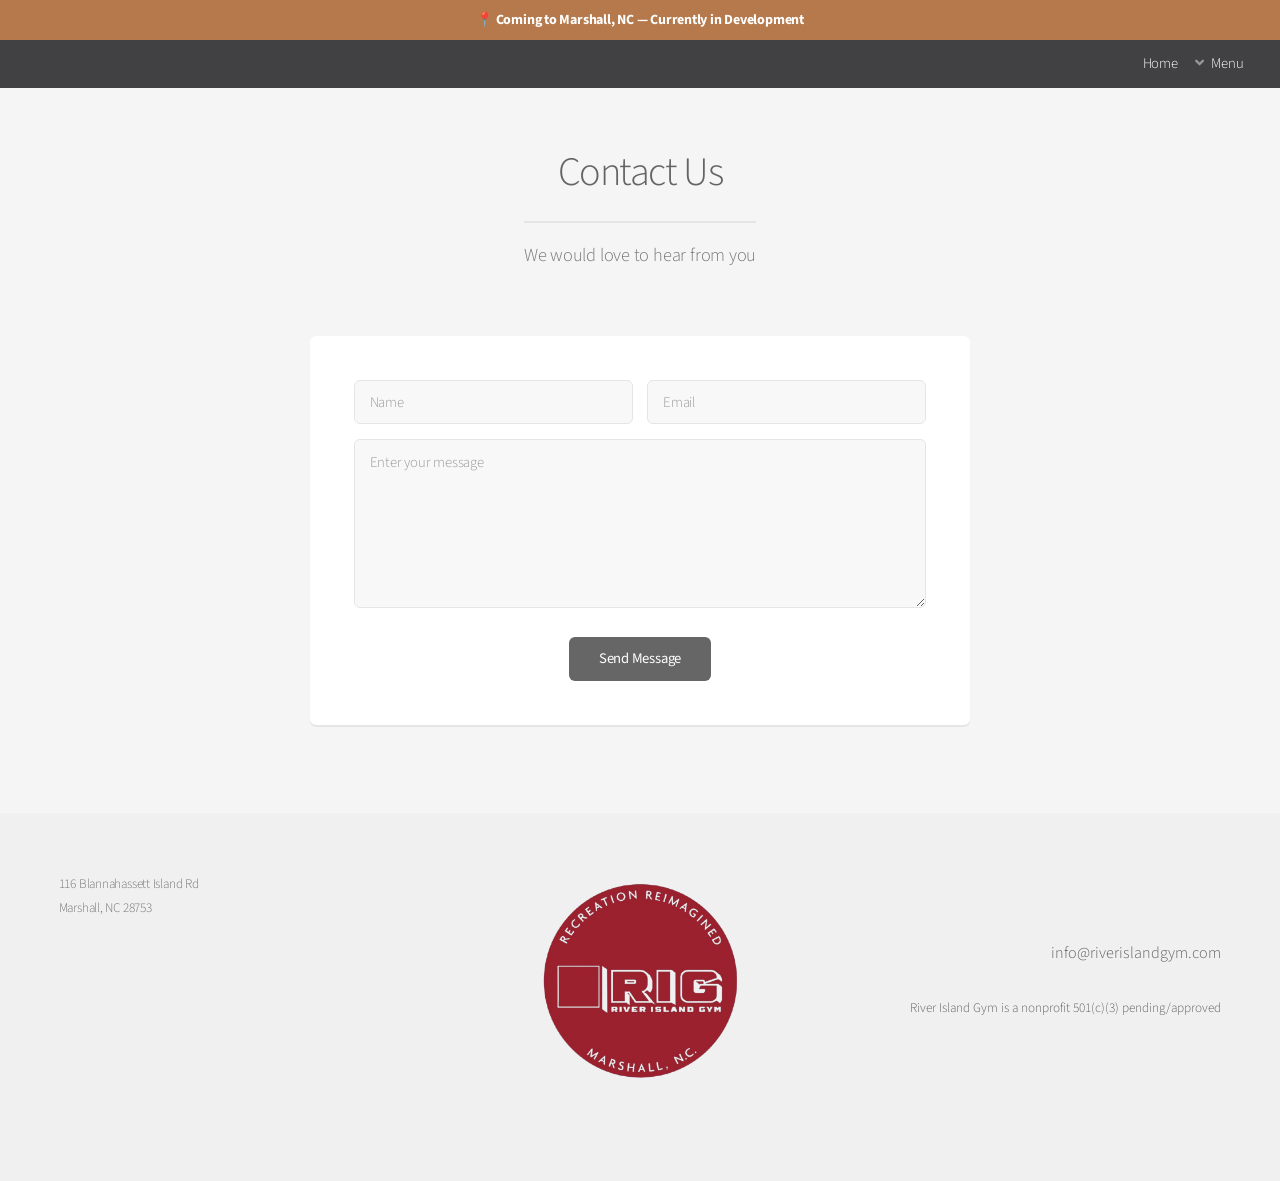
==== commit 69850865: "Banner updates, announcement bar added" ====
--- a/contact.html
+++ b/contact.html
@@ -17,6 +17,12 @@
 		<link rel="stylesheet" href="assets/css/main.css" />
 	</head>
 	<body class="is-preload">
+
+		<!-- Announcement Bar -->
+			<div id="announcement-bar">
+				📍 Coming to Marshall, NC — Currently in Development
+			</div>
+
 		<div id="page-wrapper">
 
 			<!-- Header -->
--- a/assets/css/main.css
+++ b/assets/css/main.css
@@ -1,15 +1,5 @@
-@import url("fontawesome-all.min.css");
-@import url("https://fonts.googleapis.com/css?family=Source+Sans+Pro:300,400,300italic,400italic");
-
-/*
-	Alpha by HTML5 UP
-	html5up.net | @ajlkn
-	Free for personal and commercial use under the CCA 3.0 license (html5up.net/license)
-*/
-
-/* Reset */
-
-/* Based on meyerweb.com/eric/tools/css/reset (v2.0 | 20110126 | License: public domain) */
+@import url("https://cdnjs.cloudflare.com/ajax/libs/font-awesome/5.15.4/css/all.min.css");
+@import url("https://fonts.googleapis.com/css?family=Source+Sans+Pro:300,400,700,300italic,400italic,700italic");
 
 	html, body, div, span, applet, object,
 	iframe, h1, h2, h3, h4, h5, h6, p, blockquote,
@@ -300,7 +290,7 @@
 		}
 
 		.row > .off-1 {
-			margin-left: 8.33333%;
+			margin-left: 8.333333%;
 		}
 
 		.row > .col-2 {
@@ -2882,10 +2872,27 @@
 			opacity: 0.25;
 		}
 
+/* Announcement Bar */
+
+	#announcement-bar {
+		background-color: #B6794C;
+		color: #ffffff;
+		text-align: center;
+		height: 40px;
+		line-height: 40px;
+		font-size: 14px;
+		font-weight: 700;
+		position: fixed;
+		top: 0;
+		left: 0;
+		width: 100%;
+		z-index: 10001;
+	}
+
 /* Header */
 
 	#page-wrapper {
-		padding-top: 3em;
+		padding-top: calc(3em + 40px);
 	}
 
 	body.landing #page-wrapper {
@@ -2898,7 +2905,7 @@
 		}
 
 		100% {
-			top: 0;
+			top: 40px;
 		}
 	}
 
@@ -2908,7 +2915,7 @@
 		}
 
 		100% {
-			top: 0;
+			top: 40px;
 		}
 	}
 
@@ -2918,7 +2925,7 @@
 		}
 
 		100% {
-			top: 0;
+			top: 40px;
 		}
 	}
 
@@ -2928,7 +2935,7 @@
 		}
 
 		100% {
-			top: 0;
+			top: 40px;
 		}
 	}
 
@@ -2940,7 +2947,7 @@
 		left: 0;
 		line-height: 3.25em;
 		position: fixed;
-		top: 0;
+		top: 40px;
 		width: 100%;
 		z-index: 10000;
 	}
@@ -3183,6 +3190,27 @@
 			margin-bottom: 0;
 		}
 
+		#banner .content {
+			background-color: rgba(0, 0, 0, 0.5);
+			padding: 2.5em 3em;
+			border-radius: 6px;
+			margin: 0 auto;
+			max-width: 900px;
+			display: inline-block;
+		}
+
+		#banner .content > :last-child {
+			margin-bottom: 0;
+		}
+
+		#banner h1 {
+			font-weight: 700;
+			font-size: 2.5em;
+			line-height: 1.35em;
+			color: #ffffff;
+			margin: 0 auto 0.5em auto;
+		}
+
 		#banner h2, #banner h3, #banner h4, #banner h5, #banner h6 {
 			color: #414042;
 		}
@@ -3197,6 +3225,24 @@
 		#banner p {
 			font-size: 1.25em;
 			margin-bottom: 1.75em;
+			font-style: italic;
+		}
+
+		#banner p.sub-headline {
+			font-weight: 400;
+			font-size: 1.5em;
+			font-style: normal;
+			margin-bottom: 1.25em;
+		}
+
+		#banner p.status-line {
+			font-size: 1.1em;
+			color: #e5cb95;
+			font-style: normal;
+			text-transform: uppercase;
+			font-weight: 700;
+			letter-spacing: 0.05em;
+			margin-bottom: 1.5em;
 		}
 
 		#banner input[type="submit"],
@@ -3227,8 +3273,23 @@
 			#banner input[type="reset"].primary,
 			#banner input[type="button"].primary,
 			#banner .button.primary {
-				background: #fff;
-				color: #666 !important;
+				background: #B6794C;
+				color: #ffffff !important;
+				box-shadow: none;
+			}
+
+				#banner input[type="submit"].primary:hover,
+				#banner input[type="reset"].primary:hover,
+				#banner input[type="button"].primary:hover,
+				#banner .button.primary:hover {
+					background-color: #c4895e;
+				}
+
+				#banner input[type="submit"].primary:active,
+				#banner input[type="reset"].primary:active,
+				#banner input[type="button"].primary:active,
+				#banner .button.primary:active {
+					background-color: #a8693a;
 			}
 
 /* Main */
@@ -3530,7 +3591,7 @@
 		/* Header */
 
 			#page-wrapper {
-				padding-top: 0;
+				padding-top: 40px;
 			}
 
 			#header {
@@ -3551,6 +3612,17 @@
 				-ms-transition: -ms-transform 0.5s ease;
 				transition: transform 0.5s ease;
 				padding-bottom: 1px;
+			}
+
+			#announcement-bar {
+				-moz-backface-visibility: hidden;
+				-webkit-backface-visibility: hidden;
+				-ms-backface-visibility: hidden;
+				backface-visibility: hidden;
+				-moz-transition: -moz-transform 0.5s ease;
+				-webkit-transition: -webkit-transform 0.5s ease;
+				-ms-transition: -ms-transform 0.5s ease;
+				transition: transform 0.5s ease;
 			}
 
 			#navButton {
@@ -3566,7 +3638,7 @@
 				height: 44px;
 				left: 0;
 				position: fixed;
-				top: 0;
+				top: 40px;
 				width: 100%;
 				z-index: 10001;
 			}
@@ -3694,6 +3766,13 @@
 				transform: translateX(275px);
 			}
 
+			body.navPanel-visible #announcement-bar {
+				-moz-transform: translateX(275px);
+				-webkit-transform: translateX(275px);
+				-ms-transform: translateX(275px);
+				transform: translateX(275px);
+			}
+
 			body.navPanel-visible #navPanel {
 				-moz-transform: translateX(0);
 				-webkit-transform: translateX(0);
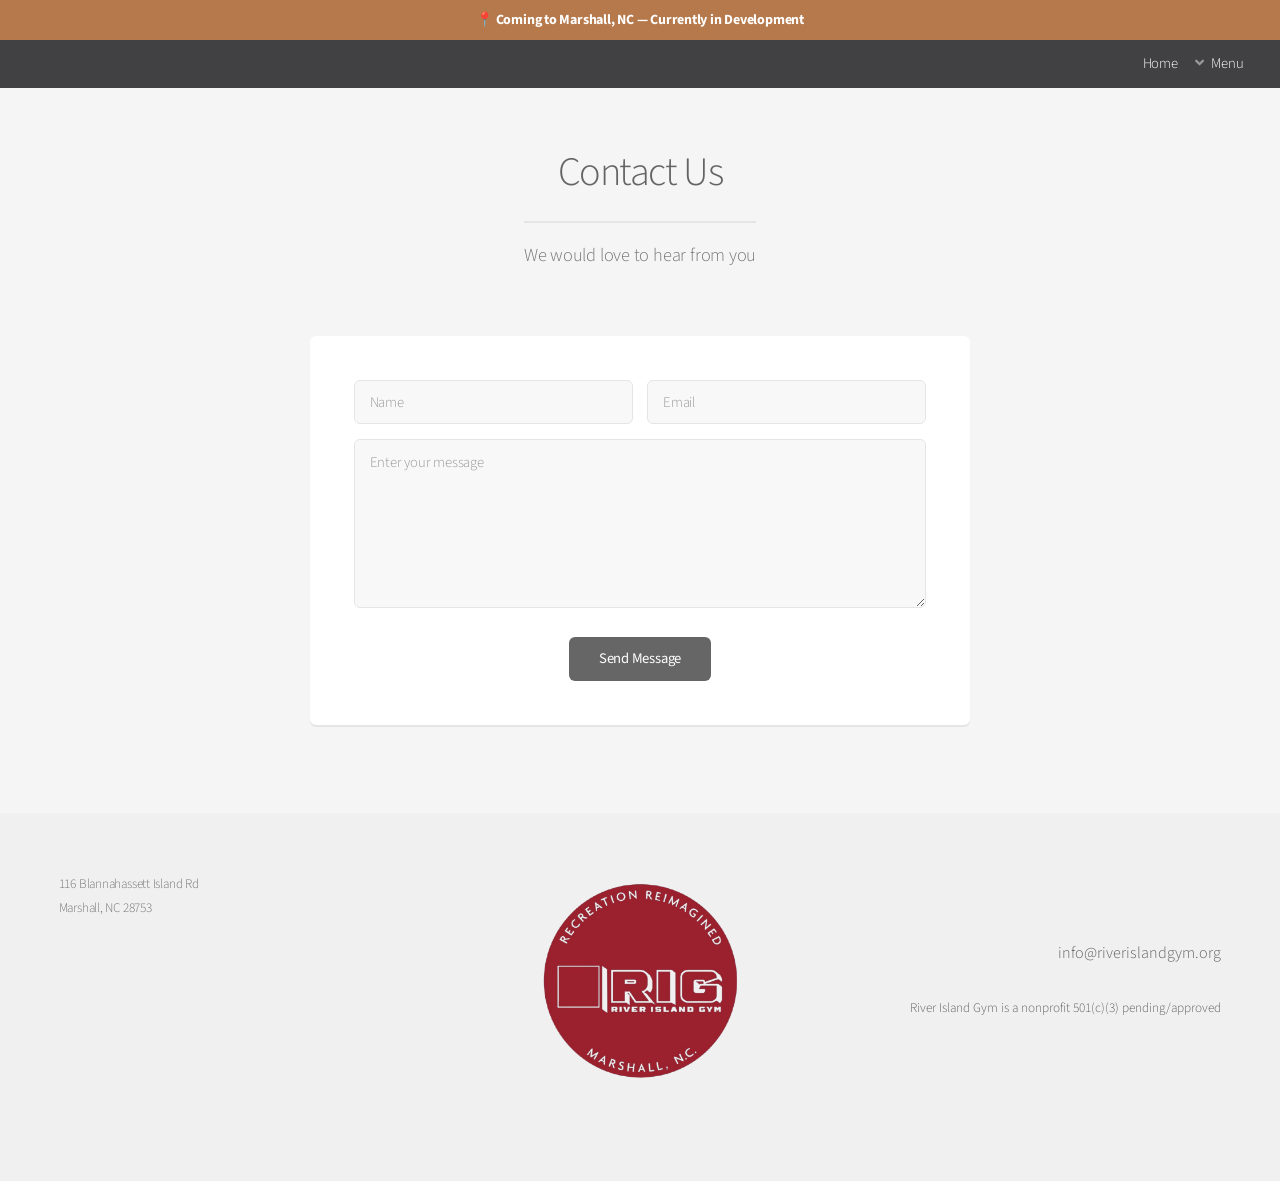
==== commit ec3aa1b7: "update to .org as main site" ====
--- a/contact.html
+++ b/contact.html
@@ -11,11 +11,21 @@
 		<meta name="description" content="Get in touch with River Island Gym. We would love to hear from you about our community-building project in Madison County." />
 		<meta property="og:title" content="Contact Us | River Island Gym - Marshall, NC" />
 		<meta property="og:description" content="Get in touch with River Island Gym. We would love to hear from you about our community-building project in Madison County." />
-		<meta property="og:url" content="https://www.riverislandgym.com/contact.html" />
+		<meta property="og:url" content="https://www.riverislandgym.org/contact.html" />
 		<meta property="og:type" content="website" />
 		<link rel="icon" href="images/favicon.png" type="image/png" />
 		<link rel="stylesheet" href="assets/css/main.css" />
+			<!-- Google tag (gtag.js) -->
+		<script async src="https://www.googletagmanager.com/gtag/js?id=G-6VCPHJTY31"></script>
+		<script>
+		window.dataLayer = window.dataLayer || [];
+		function gtag(){dataLayer.push(arguments);}
+		gtag('js', new Date());
+
+		gtag('config', 'G-6VCPHJTY31');
+		</script>
 	</head>
+	
 	<body class="is-preload">
 
 		<!-- Announcement Bar -->
@@ -96,7 +106,7 @@
 							<li><a href="#" class="icon brands fa-instagram"><span class="label">Instagram</span></a></li>
 						</ul>
 						-->
-						<h4><a href="mailto:info@riverislandgym.com">info@riverislandgym.com</a></h4>
+						<h4><a href="mailto:info@riverislandgym.org">info@riverislandgym.org</a></h4>
 						</br><h5>River Island Gym is a nonprofit 501(c)(3) pending/approved</h5>
 					</div>
 	
--- a/assets/css/main.css
+++ b/assets/css/main.css
@@ -2333,6 +2333,11 @@
 				border-radius: 0;
 				display: block;
 				width: 100%;
+			}
+
+			.box .image.featured.fixed-ratio img {
+				aspect-ratio: 3 / 2;
+				object-fit: cover;
 			}
 
 			.box .image.featured:first-child {
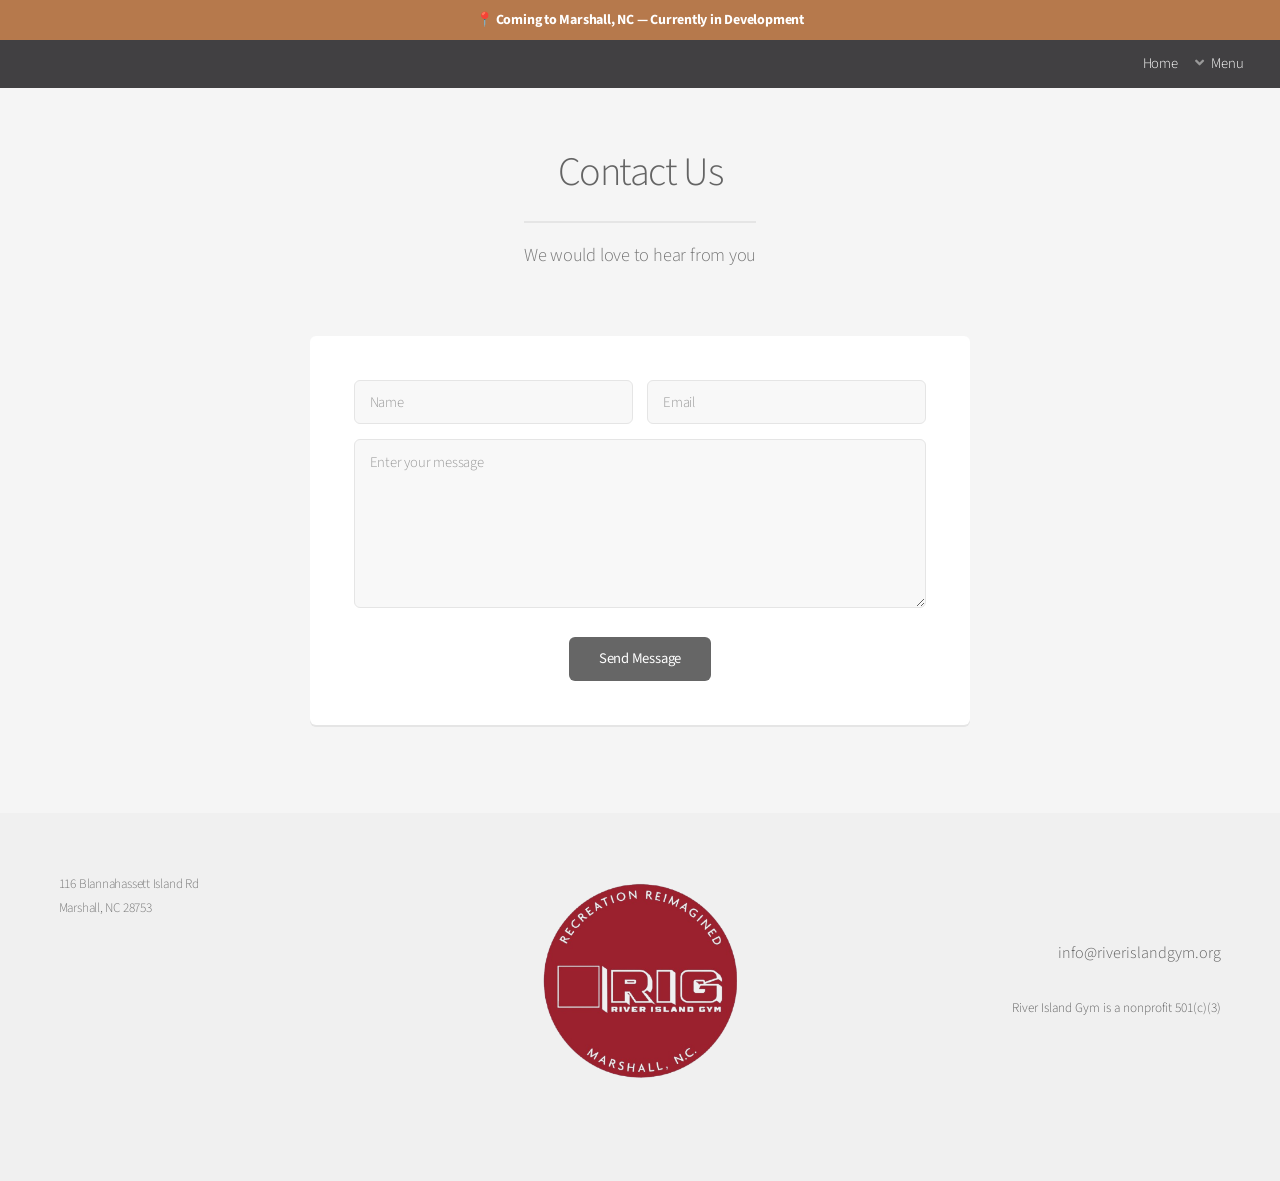
==== commit b1b2e88a: "Fix nonprofit description in contact.html" ====
--- a/contact.html
+++ b/contact.html
@@ -107,7 +107,7 @@
 						</ul>
 						-->
 						<h4><a href="mailto:info@riverislandgym.org">info@riverislandgym.org</a></h4>
-						</br><h5>River Island Gym is a nonprofit 501(c)(3) pending/approved</h5>
+						</br><h5>River Island Gym is a nonprofit 501(c)(3)</h5>
 					</div>
 	
 				</footer>
@@ -136,4 +136,4 @@
 			</script>
 
 	</body>
-</html>+</html>
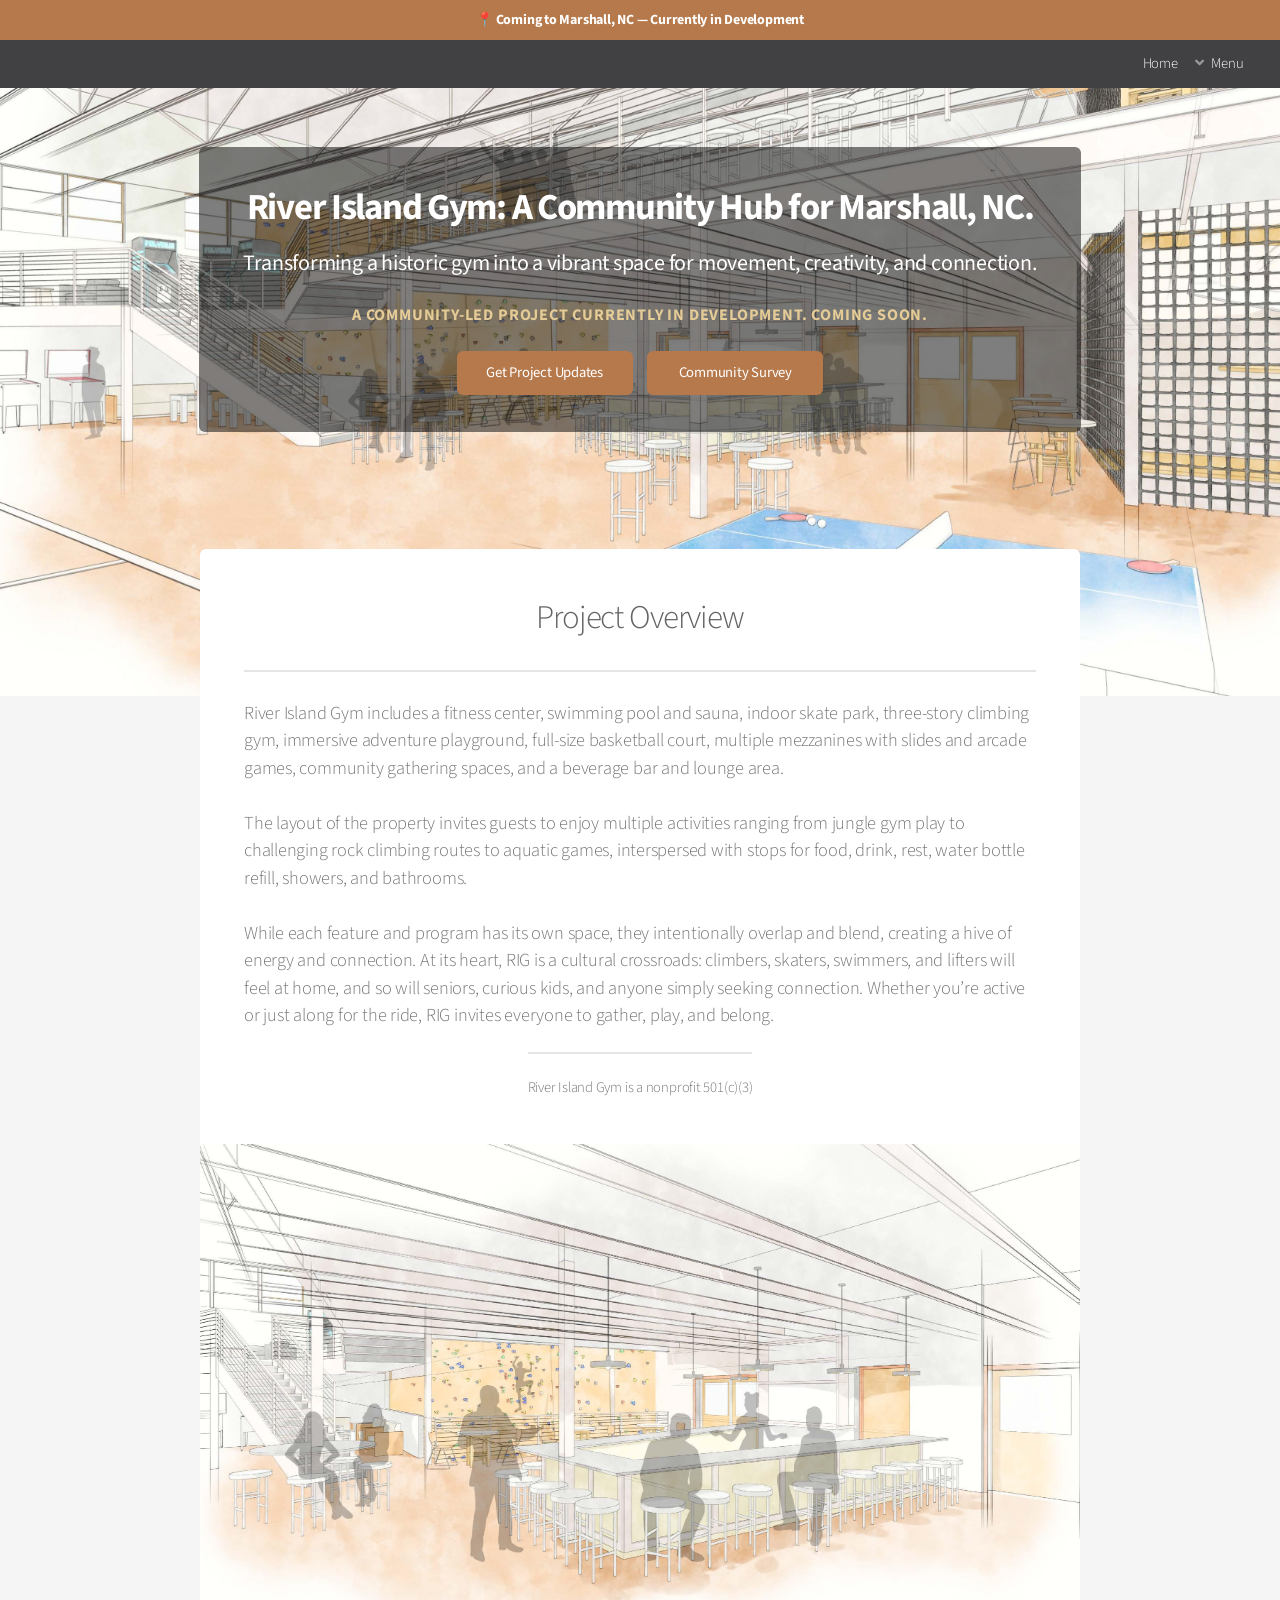
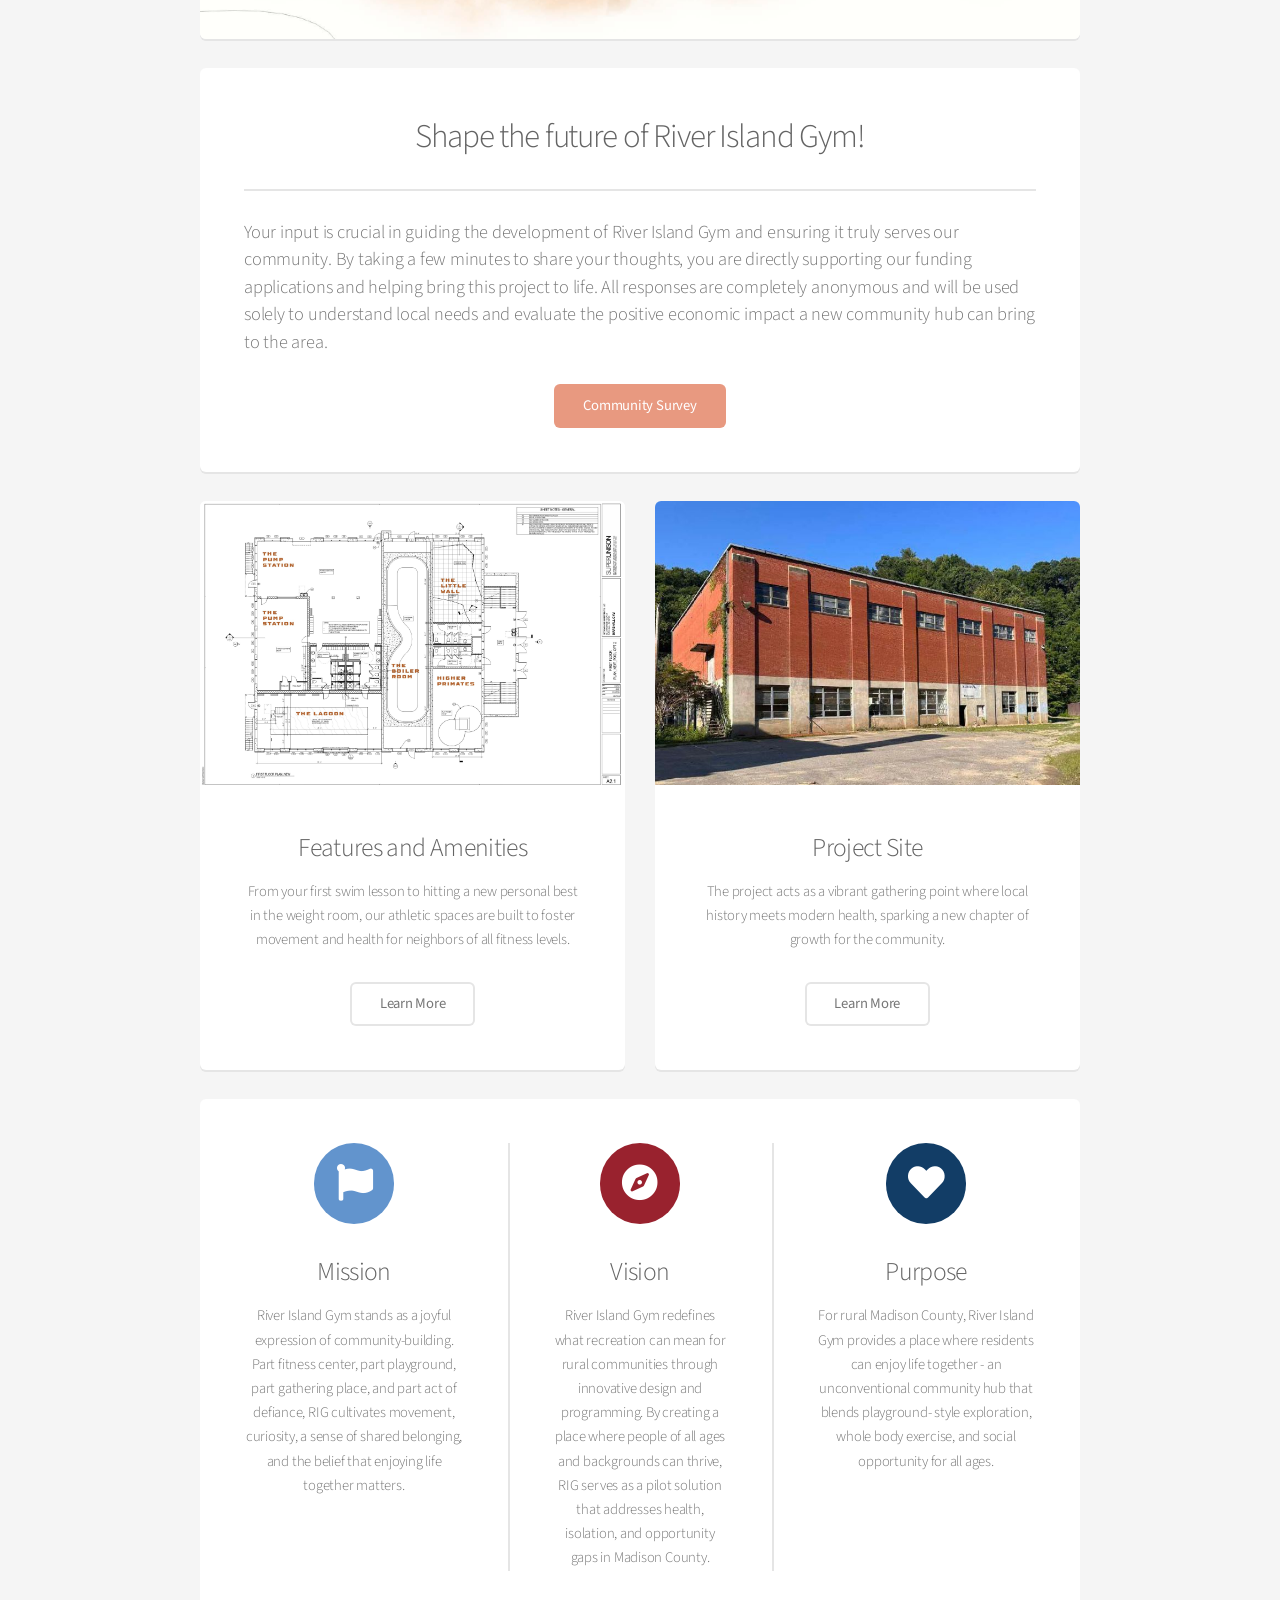
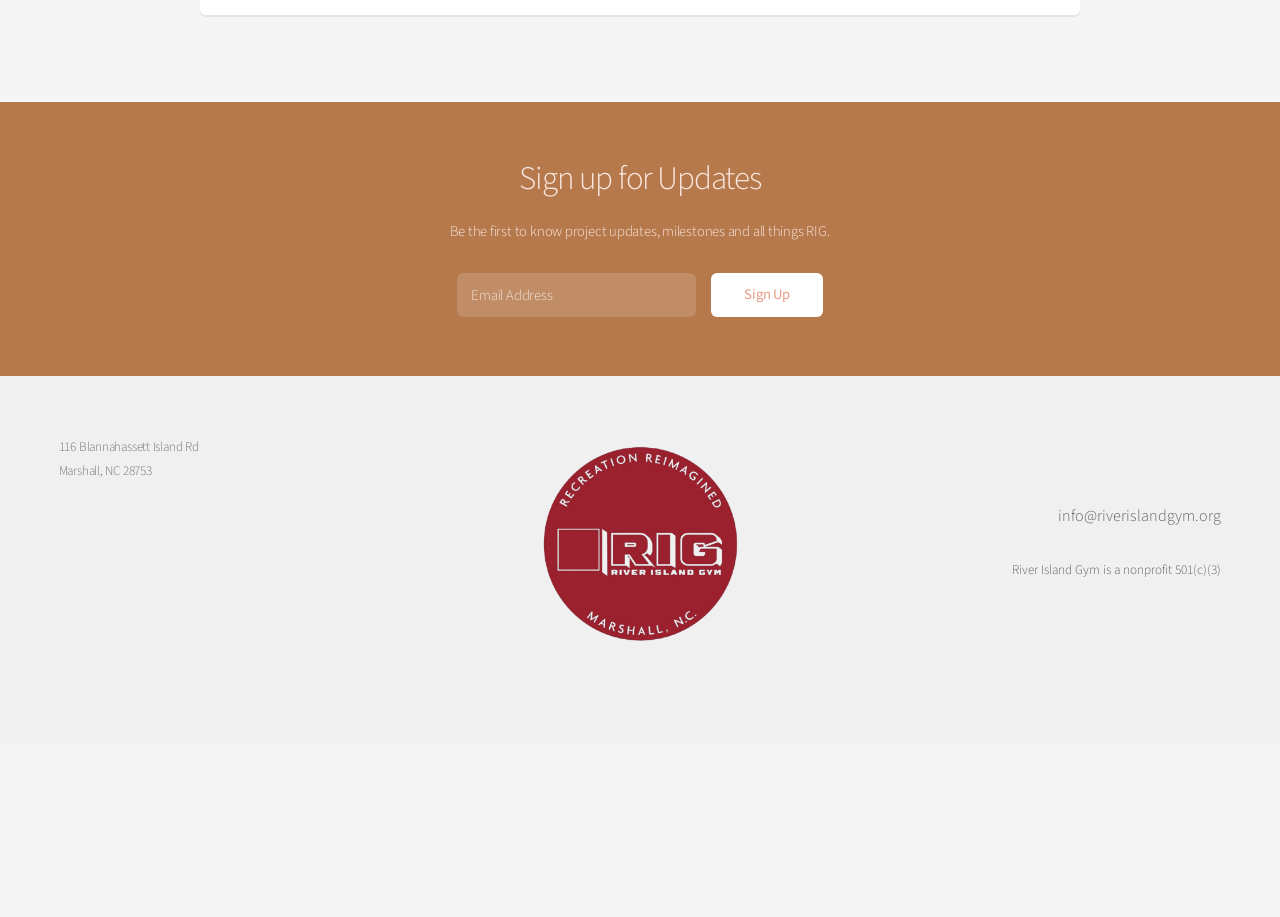
==== commit 5d3ea7ff: "contact page removed." ====
--- a/contact.html
+++ b/contact.html
@@ -24,6 +24,9 @@
 
 		gtag('config', 'G-6VCPHJTY31');
 		</script>
+
+		<!-- Redirect to home to prevent direct access while page is inactive -->
+		<meta http-equiv="refresh" content="0; url=index.html">
 	</head>
 	
 	<body class="is-preload">
@@ -45,7 +48,6 @@
 								<ul>
 									<li><a href="spaces.html">Property Features</a></li>
 									<li><a href="site.html">Project Site</a></li>
-									<li><a href="contact.html">Contact</a></li>
 								</ul>
 							</li>
 						</ul>
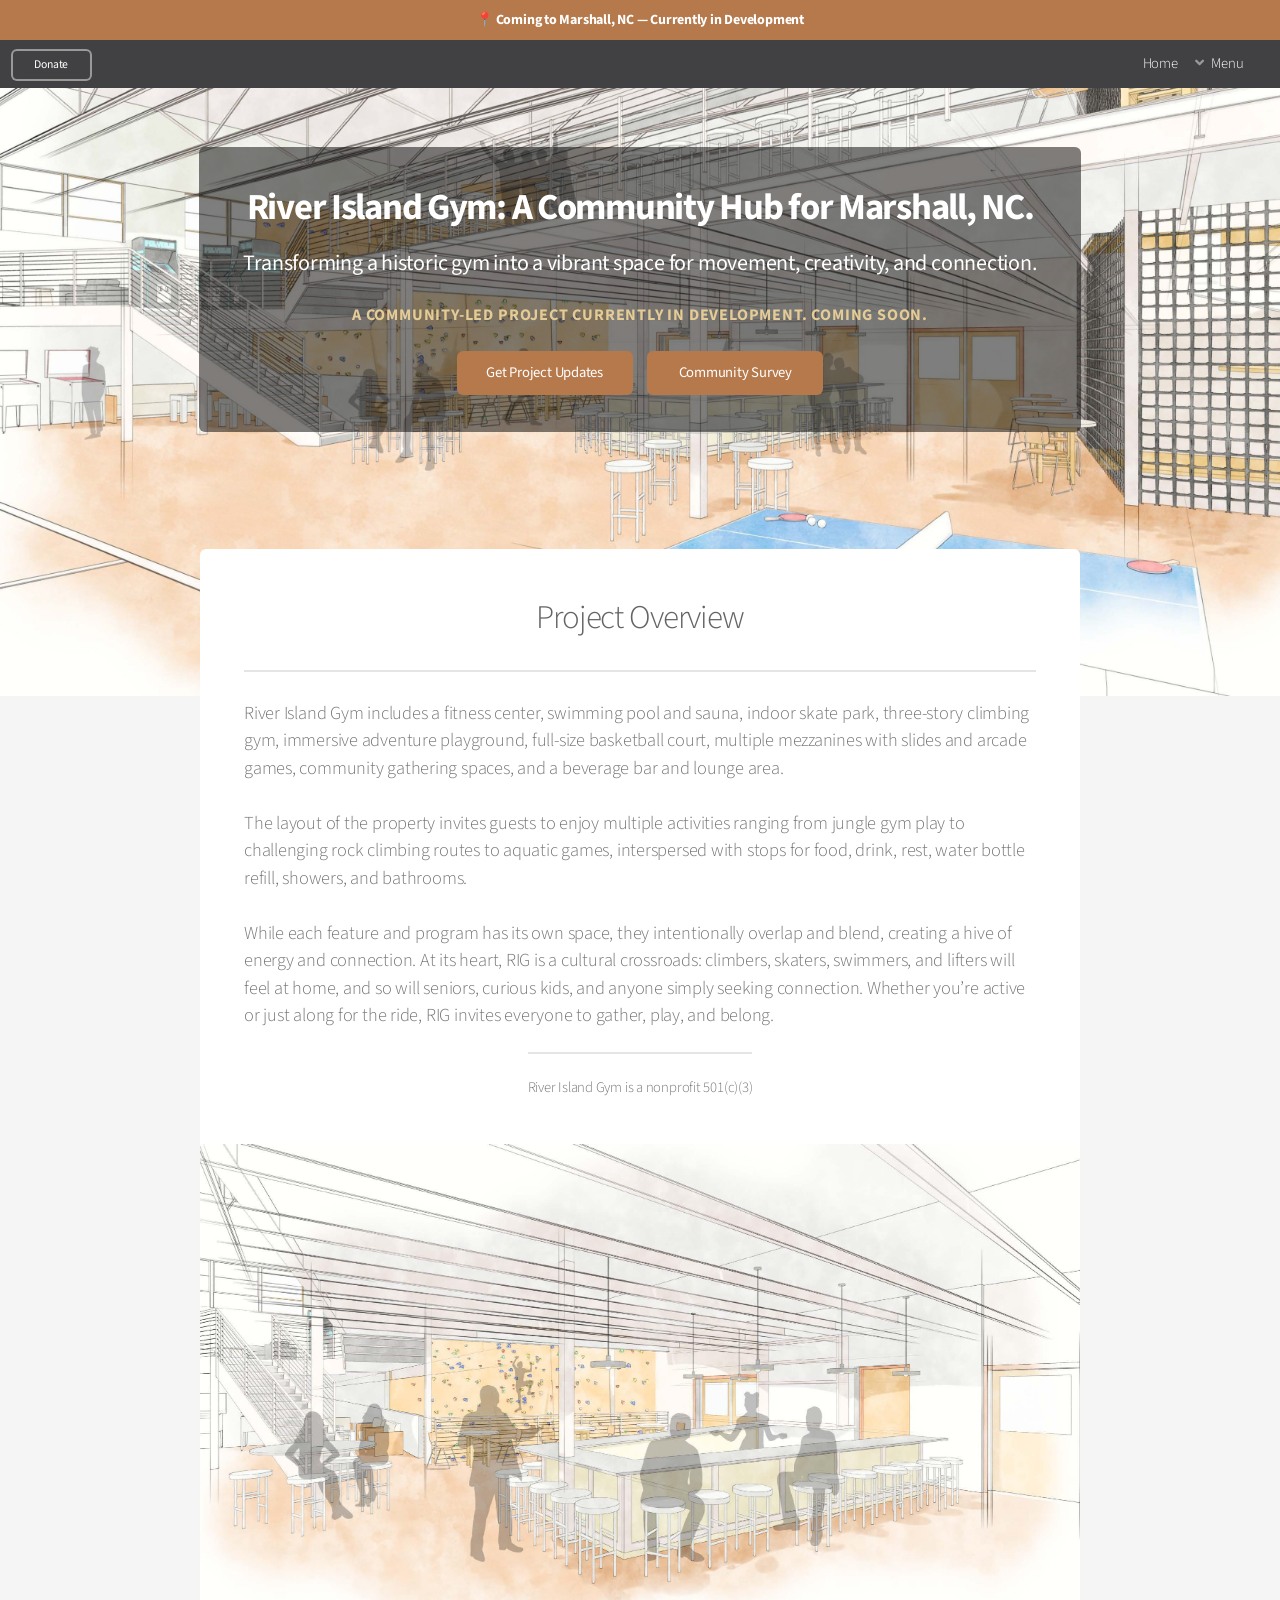
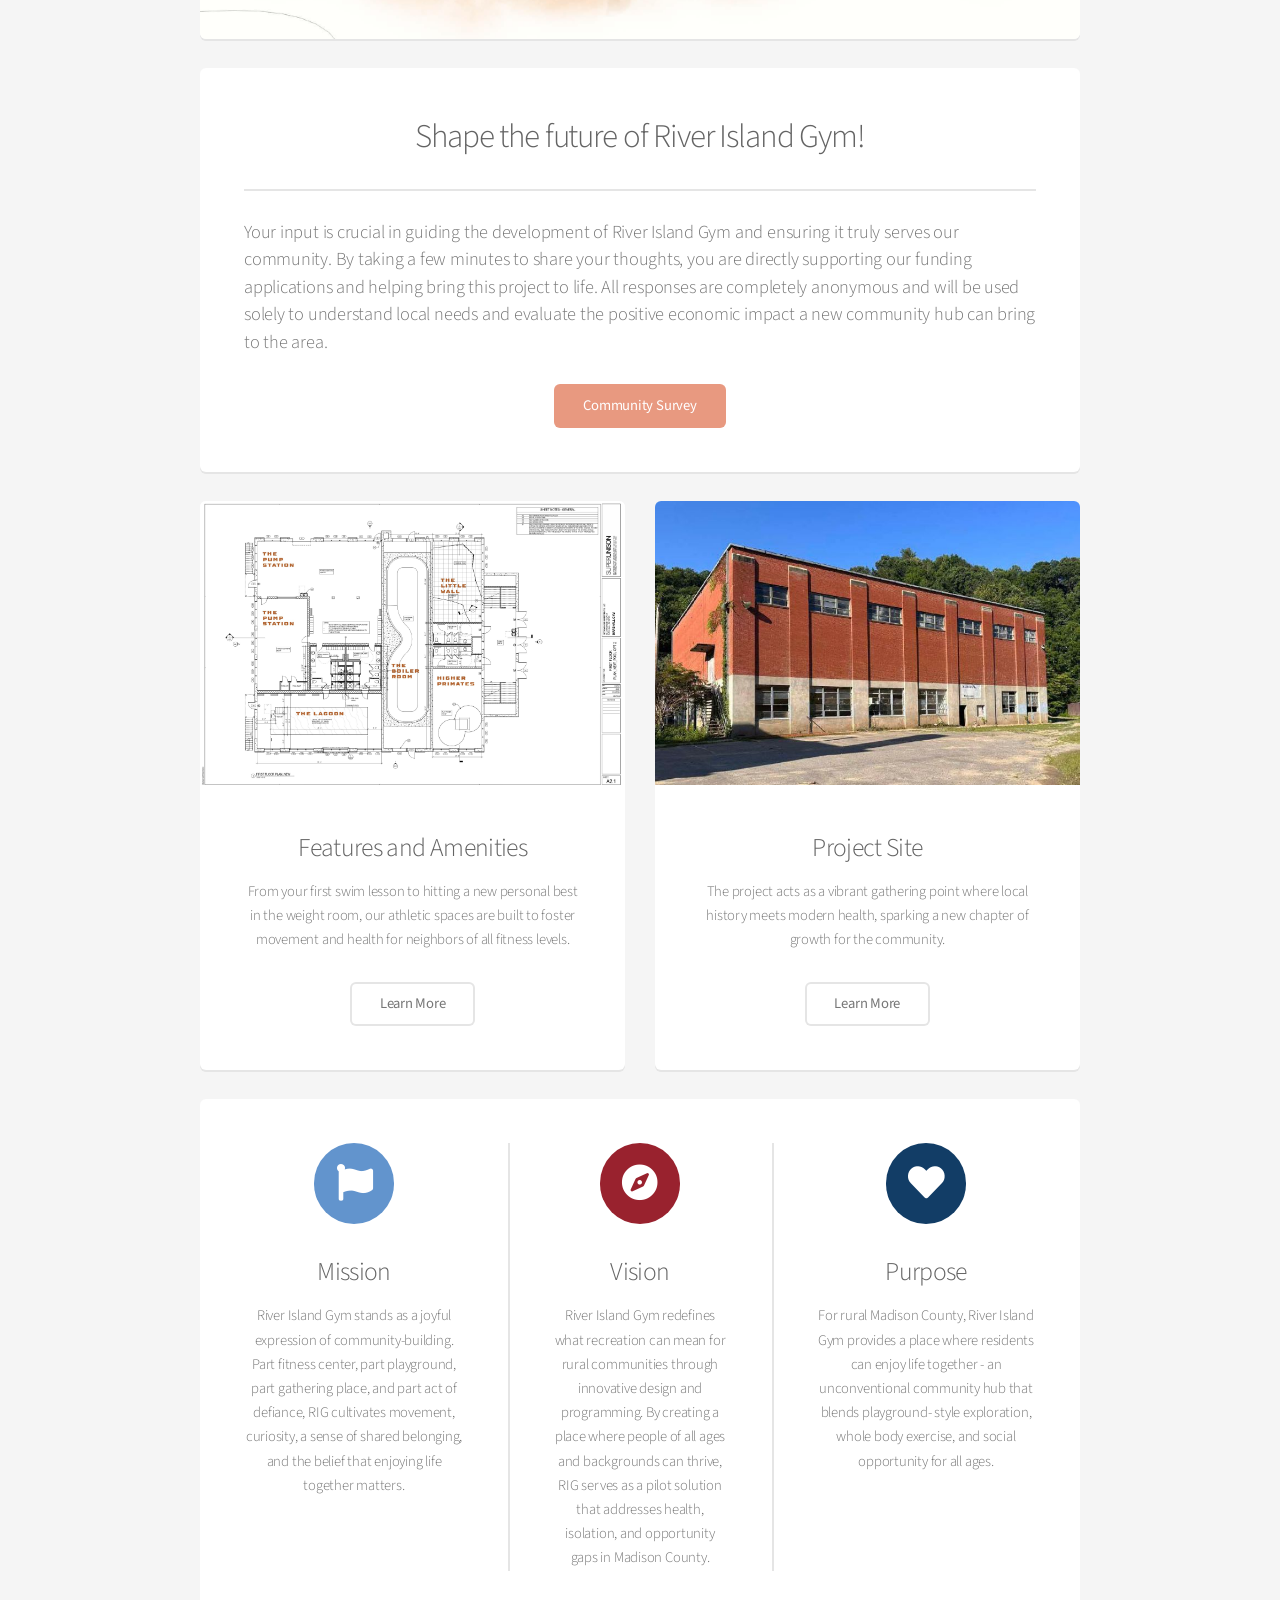
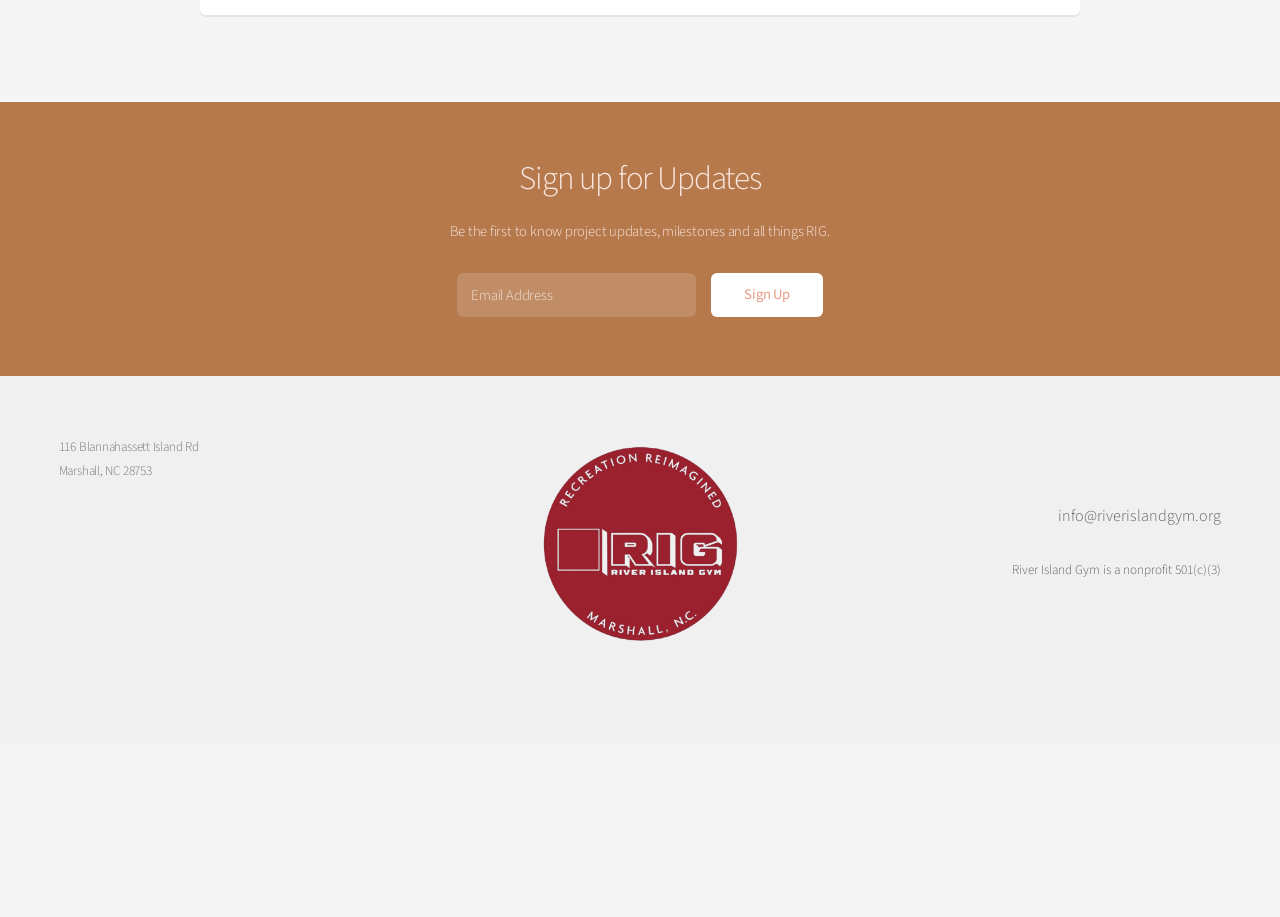
==== commit 63283bb8: "donation navigation complete, donation button added." ====
--- a/contact.html
+++ b/contact.html
@@ -40,6 +40,9 @@
 
 			<!-- Header -->
 				<header id="header">
+					<ul class="header-left-nav">
+						<li><a href="donate.html" class="button primary small">Donate</a></li>
+					</ul>
 					<nav id="nav">
 						<ul>
 							<li><a href="index.html">Home</a></li>
@@ -48,6 +51,7 @@
 								<ul>
 									<li><a href="spaces.html">Property Features</a></li>
 									<li><a href="site.html">Project Site</a></li>
+									<li><a href="donate.html">Donate</a></li>
 								</ul>
 							</li>
 						</ul>
--- a/assets/css/main.css
+++ b/assets/css/main.css
@@ -2863,6 +2863,27 @@
 				background-color: #e4886a;
 			}
 
+		input[type="submit"].primary.small,
+		input[type="reset"].primary.small,
+		input[type="button"].primary.small,
+		.button.primary.small {
+			background-color: #6294CD;
+		}
+
+			input[type="submit"].primary.small:hover,
+			input[type="reset"].primary.small:hover,
+			input[type="button"].primary.small:hover,
+			.button.primary.small:hover {
+				background-color: #7aa5d5;
+			}
+
+			input[type="submit"].primary.small:active,
+			input[type="reset"].primary.small:active,
+			input[type="button"].primary.small:active,
+			.button.primary.small:active {
+				background-color: #4b83c5;
+			}
+
 		input[type="submit"].disabled, input[type="submit"]:disabled,
 		input[type="reset"].disabled,
 		input[type="reset"]:disabled,
@@ -2957,6 +2978,23 @@
 		z-index: 10000;
 	}
 
+	.header-left-nav {
+			list-style: none;
+			margin: 0;
+			padding-left: 0;
+			color: inherit;
+			height: inherit;
+			left: 0.75em;
+			line-height: inherit;
+			position: absolute;
+			top: 0;
+			li {
+				display: inline-block;
+				padding-left: 0;
+				list-style: none;
+			}
+		}
+
 		#header h1 {
 			color: inherit;
 			height: inherit;
@@ -3051,6 +3089,20 @@
 			#header input[type="reset"]:active,
 			#header input[type="button"]:active,
 			#header .button:active {
+				background-color: rgba(153, 153, 153, 0.5);
+			}
+
+			#header .button.primary.small {
+				background-color: transparent;
+				box-shadow: inset 0 0 0 2px #999;
+				color: #ffffff !important;
+			}
+
+			#header .button.primary.small:hover {
+				background-color: rgba(153, 153, 153, 0.25);
+			}
+
+			#header .button.primary.small:active {
 				background-color: rgba(153, 153, 153, 0.5);
 			}
 
